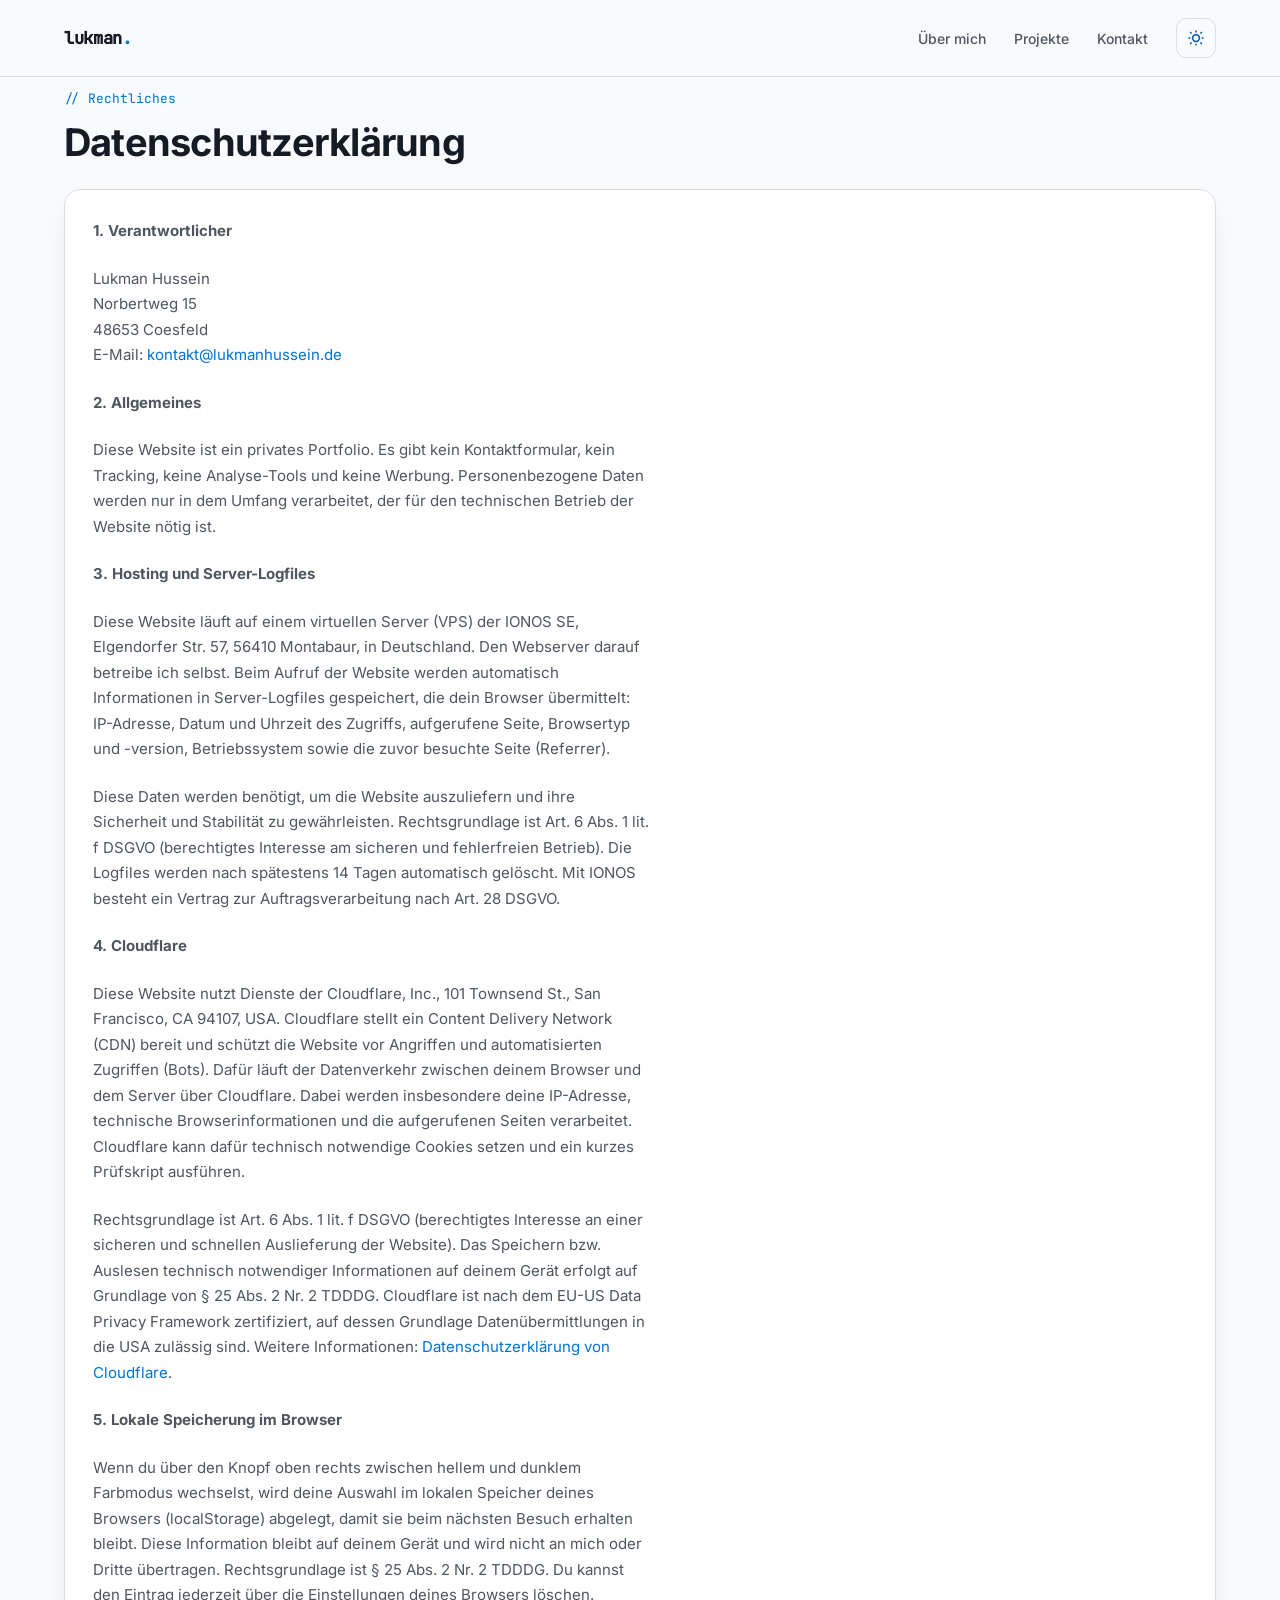
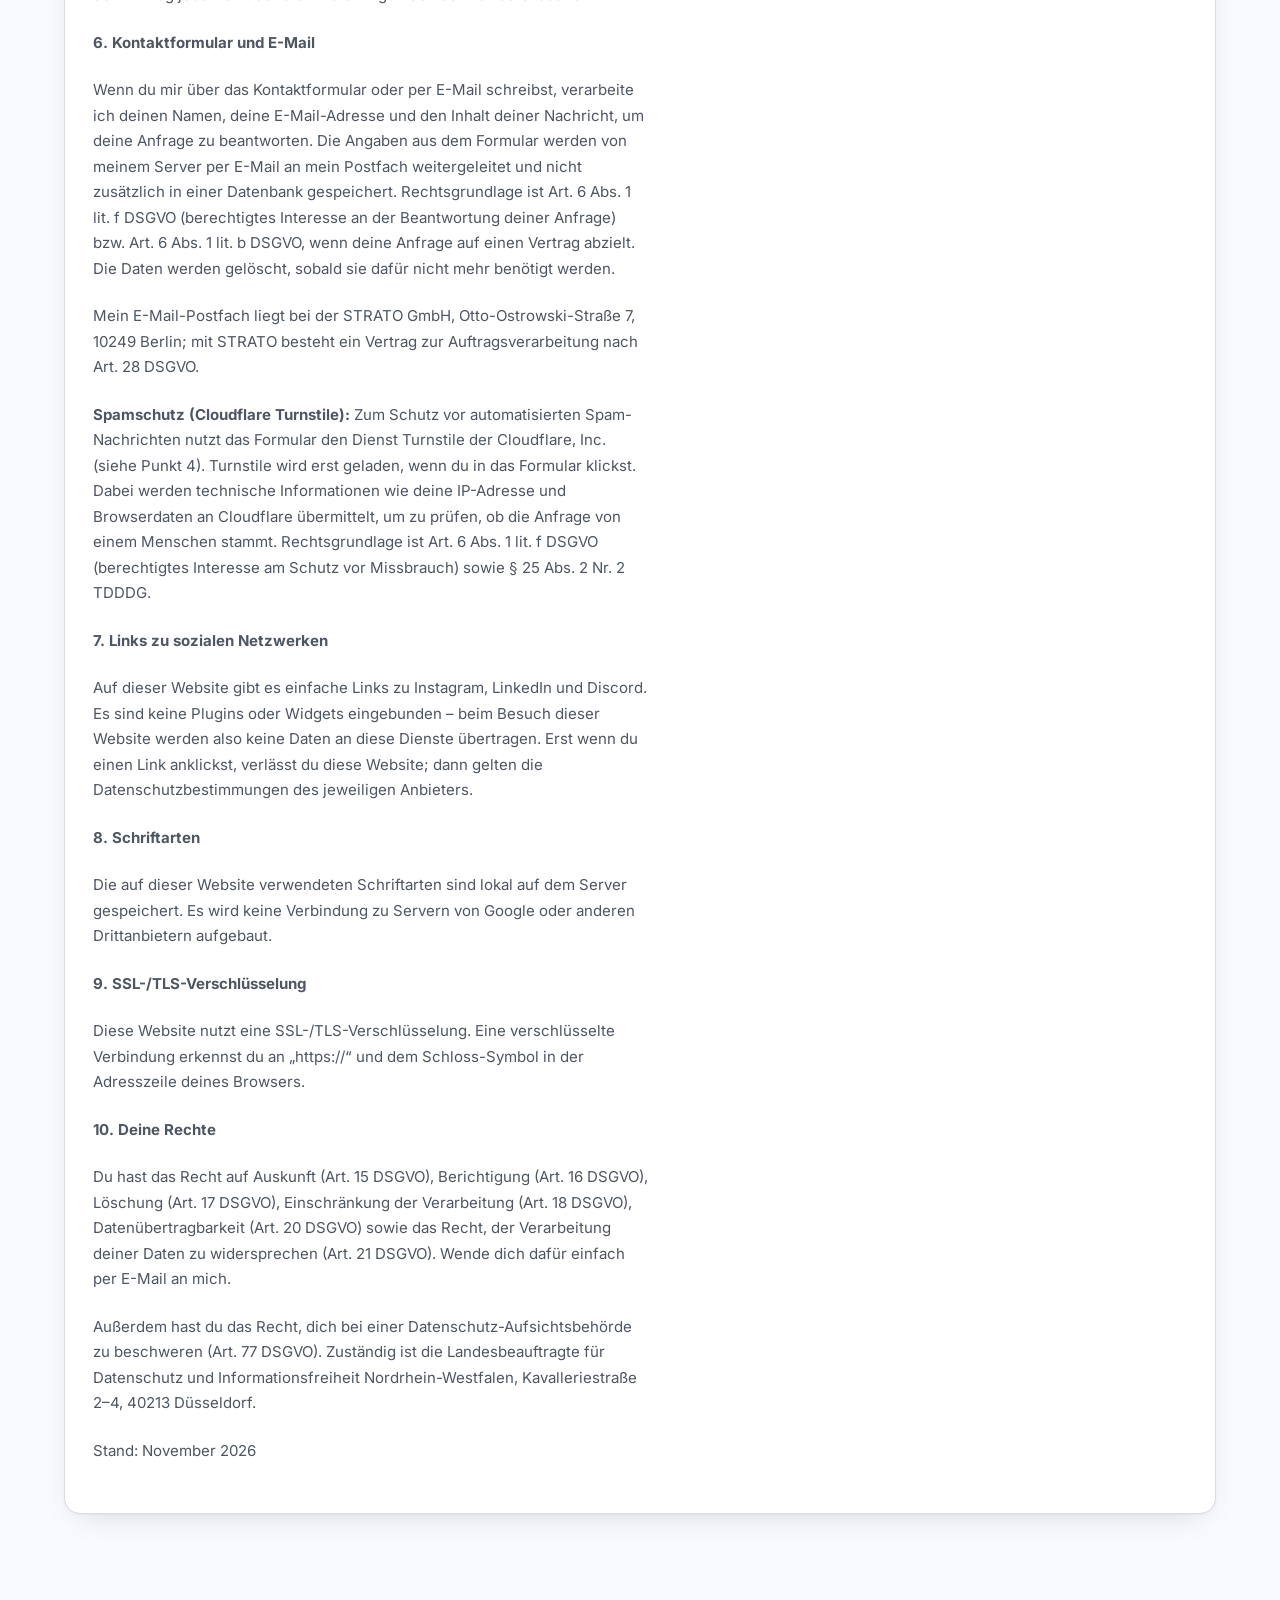
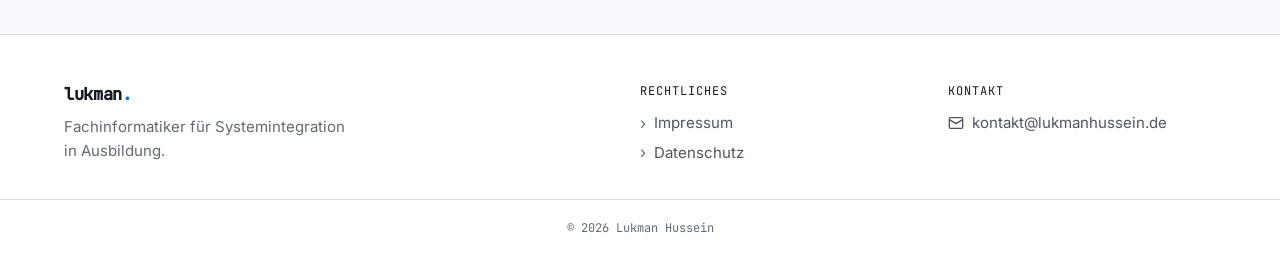
==== datenschutz.html @ 2fb84231 "Spiegelung von lukmanhussein.de für GitHub Pages Vollständige statische Kopie inkl. HTML, CSS, JS-An" ====
<!DOCTYPE html>
<html lang="de">
<head>
  <meta charset="utf-8">
  <meta name="viewport" content="width=device-width, initial-scale=1">
  <title>Datenschutz – Lukman</title>
  <meta name="robots" content="noindex">

  <link rel="icon" type="image/png" sizes="32x32" href="assets/img/favicon-32.png">
  <link rel="apple-touch-icon" href="assets/img/apple-touch-icon.png">
  <link rel="stylesheet" href="css/style.css">

  <!-- Setzt das Farbschema vor dem ersten Rendern (verhindert Aufblitzen) -->
  <script src="js/theme.js"></script>
</head>
<body>

  <nav class="nav">
    <a href="index.html" class="nav__logo">lukman<span class="accent">.</span></a>
    <div class="nav__links">
      <a href="index.html#ueber-mich">Über mich</a>
      <a href="index.html#projekte">Projekte</a>
      <a href="index.html#kontakt">Kontakt</a>
      <button type="button" class="theme-toggle" id="theme-toggle" aria-label="Farbmodus wechseln">
        <svg class="icon-moon" width="18" height="18" viewBox="0 0 24 24" fill="none" stroke="currentColor" stroke-width="2" aria-hidden="true"><path d="M21 12.79A9 9 0 1 1 11.21 3a7 7 0 0 0 9.79 9.79z"/></svg>
        <svg class="icon-sun" width="18" height="18" viewBox="0 0 24 24" fill="none" stroke="currentColor" stroke-width="2" aria-hidden="true"><circle cx="12" cy="12" r="4.5"/><path d="M12 2v2.5M12 19.5V22M4.2 4.2l1.8 1.8M18 18l1.8 1.8M2 12h2.5M19.5 12H22M4.2 19.8L6 18M18 6l1.8-1.8"/></svg>
      </button>
    </div>
  </nav>

  <main>
    <section class="section section--last">
      <div class="eyebrow">// Rechtliches</div>
      <h1 class="section__title">Datenschutzerklärung</h1>

      <div class="panel">
        <p class="panel__text"><strong>1. Verantwortlicher</strong></p>
        <p class="panel__text">
          Lukman Hussein<br>
          Norbertweg 15<br>
          48653 Coesfeld<br>
          E-Mail: <a href="mailto:kontakt@lukmanhussein.de">kontakt@lukmanhussein.de</a>
        </p>

        <p class="panel__text"><strong>2. Allgemeines</strong></p>
        <p class="panel__text">
          Diese Website ist ein privates Portfolio. Es gibt kein Kontaktformular, kein Tracking, keine Analyse-Tools und keine Werbung.
          Personenbezogene Daten werden nur in dem Umfang verarbeitet, der für den technischen Betrieb der Website nötig ist.
        </p>

        <p class="panel__text"><strong>3. Hosting und Server-Logfiles</strong></p>
        <p class="panel__text">
          Diese Website läuft auf einem virtuellen Server (VPS) der IONOS SE, Elgendorfer Str. 57, 56410 Montabaur, in Deutschland.
          Den Webserver darauf betreibe ich selbst. Beim Aufruf der Website werden automatisch Informationen in Server-Logfiles gespeichert, die dein Browser übermittelt:
          IP-Adresse, Datum und Uhrzeit des Zugriffs, aufgerufene Seite, Browsertyp und -version, Betriebssystem sowie die zuvor besuchte Seite (Referrer).
        </p>
        <p class="panel__text">
          Diese Daten werden benötigt, um die Website auszuliefern und ihre Sicherheit und Stabilität zu gewährleisten.
          Rechtsgrundlage ist Art. 6 Abs. 1 lit. f DSGVO (berechtigtes Interesse am sicheren und fehlerfreien Betrieb).
          Die Logfiles werden nach spätestens 14 Tagen automatisch gelöscht. Mit IONOS besteht ein Vertrag zur Auftragsverarbeitung nach Art. 28 DSGVO.
        </p>

        <p class="panel__text"><strong>4. Cloudflare</strong></p>
        <p class="panel__text">
          Diese Website nutzt Dienste der Cloudflare, Inc., 101 Townsend St., San Francisco, CA 94107, USA.
          Cloudflare stellt ein Content Delivery Network (CDN) bereit und schützt die Website vor Angriffen und automatisierten Zugriffen (Bots).
          Dafür läuft der Datenverkehr zwischen deinem Browser und dem Server über Cloudflare. Dabei werden insbesondere deine IP-Adresse,
          technische Browserinformationen und die aufgerufenen Seiten verarbeitet. Cloudflare kann dafür technisch notwendige Cookies setzen
          und ein kurzes Prüfskript ausführen.
        </p>
        <p class="panel__text">
          Rechtsgrundlage ist Art. 6 Abs. 1 lit. f DSGVO (berechtigtes Interesse an einer sicheren und schnellen Auslieferung der Website).
          Das Speichern bzw. Auslesen technisch notwendiger Informationen auf deinem Gerät erfolgt auf Grundlage von § 25 Abs. 2 Nr. 2 TDDDG.
          Cloudflare ist nach dem EU-US Data Privacy Framework zertifiziert, auf dessen Grundlage Datenübermittlungen in die USA zulässig sind.
          Weitere Informationen: <a href="https://www.cloudflare.com/de-de/privacypolicy/" target="_blank" rel="noopener">Datenschutzerklärung von Cloudflare</a>.
        </p>

        <p class="panel__text"><strong>5. Lokale Speicherung im Browser</strong></p>
        <p class="panel__text">
          Wenn du über den Knopf oben rechts zwischen hellem und dunklem Farbmodus wechselst, wird deine Auswahl im lokalen Speicher deines Browsers
          (localStorage) abgelegt, damit sie beim nächsten Besuch erhalten bleibt. Diese Information bleibt auf deinem Gerät und wird nicht an mich
          oder Dritte übertragen. Rechtsgrundlage ist § 25 Abs. 2 Nr. 2 TDDDG. Du kannst den Eintrag jederzeit über die Einstellungen deines Browsers löschen.
        </p>

        <p class="panel__text"><strong>6. Kontaktformular und E-Mail</strong></p>
        <p class="panel__text">
          Wenn du mir über das Kontaktformular oder per E-Mail schreibst, verarbeite ich deinen Namen, deine E-Mail-Adresse und den Inhalt deiner Nachricht,
          um deine Anfrage zu beantworten. Die Angaben aus dem Formular werden von meinem Server per E-Mail an mein Postfach weitergeleitet und nicht
          zusätzlich in einer Datenbank gespeichert. Rechtsgrundlage ist Art. 6 Abs. 1 lit. f DSGVO (berechtigtes Interesse an der Beantwortung deiner Anfrage)
          bzw. Art. 6 Abs. 1 lit. b DSGVO, wenn deine Anfrage auf einen Vertrag abzielt. Die Daten werden gelöscht, sobald sie dafür nicht mehr benötigt werden.
        </p>
        <p class="panel__text">
          Mein E-Mail-Postfach liegt bei der STRATO GmbH, Otto-Ostrowski-Straße 7, 10249 Berlin; mit STRATO besteht ein Vertrag zur Auftragsverarbeitung nach Art. 28 DSGVO.
        </p>
        <p class="panel__text">
          <strong>Spamschutz (Cloudflare Turnstile):</strong> Zum Schutz vor automatisierten Spam-Nachrichten nutzt das Formular den Dienst Turnstile der
          Cloudflare, Inc. (siehe Punkt 4). Turnstile wird erst geladen, wenn du in das Formular klickst. Dabei werden technische Informationen
          wie deine IP-Adresse und Browserdaten an Cloudflare übermittelt, um zu prüfen, ob die Anfrage von einem Menschen stammt.
          Rechtsgrundlage ist Art. 6 Abs. 1 lit. f DSGVO (berechtigtes Interesse am Schutz vor Missbrauch) sowie § 25 Abs. 2 Nr. 2 TDDDG.
        </p>

        <p class="panel__text"><strong>7. Links zu sozialen Netzwerken</strong></p>
        <p class="panel__text">
          Auf dieser Website gibt es einfache Links zu Instagram, LinkedIn und Discord. Es sind keine Plugins oder Widgets eingebunden –
          beim Besuch dieser Website werden also keine Daten an diese Dienste übertragen. Erst wenn du einen Link anklickst, verlässt du
          diese Website; dann gelten die Datenschutzbestimmungen des jeweiligen Anbieters.
        </p>

        <p class="panel__text"><strong>8. Schriftarten</strong></p>
        <p class="panel__text">
          Die auf dieser Website verwendeten Schriftarten sind lokal auf dem Server gespeichert. Es wird keine Verbindung zu Servern von Google oder anderen Drittanbietern aufgebaut.
        </p>

        <p class="panel__text"><strong>9. SSL-/TLS-Verschlüsselung</strong></p>
        <p class="panel__text">
          Diese Website nutzt eine SSL-/TLS-Verschlüsselung. Eine verschlüsselte Verbindung erkennst du an „https://“ und dem Schloss-Symbol in der Adresszeile deines Browsers.
        </p>

        <p class="panel__text"><strong>10. Deine Rechte</strong></p>
        <p class="panel__text">
          Du hast das Recht auf Auskunft (Art. 15 DSGVO), Berichtigung (Art. 16 DSGVO), Löschung (Art. 17 DSGVO),
          Einschränkung der Verarbeitung (Art. 18 DSGVO), Datenübertragbarkeit (Art. 20 DSGVO) sowie das Recht,
          der Verarbeitung deiner Daten zu widersprechen (Art. 21 DSGVO). Wende dich dafür einfach per E-Mail an mich.
        </p>
        <p class="panel__text">
          Außerdem hast du das Recht, dich bei einer Datenschutz-Aufsichtsbehörde zu beschweren (Art. 77 DSGVO).
          Zuständig ist die Landesbeauftragte für Datenschutz und Informationsfreiheit Nordrhein-Westfalen,
          Kavalleriestraße 2–4, 40213 Düsseldorf.
        </p>

        <p class="panel__text">Stand: November 2026</p>
      </div>
    </section>
  </main>

  <footer class="footer">
    <div class="footer__inner">
      <div class="footer__brand">
        <a href="index.html" class="nav__logo">lukman<span class="accent">.</span></a>
        <p class="footer__tagline">Fachinformatiker für Systemintegration in Ausbildung.</p>
      </div>

      <div class="footer__col">
        <div class="footer__title">Rechtliches</div>
        <ul class="footer__links footer__links--legal">
          <li><a href="impressum.html">Impressum</a></li>
          <li><a href="datenschutz.html">Datenschutz</a></li>
        </ul>
      </div>

      <div class="footer__col">
        <div class="footer__title">Kontakt</div>
        <ul class="footer__links">
          <li>
            <a href="mailto:kontakt@lukmanhussein.de">
              <svg width="16" height="16" viewBox="0 0 24 24" fill="none" stroke="currentColor" stroke-width="2" aria-hidden="true"><rect x="2" y="4" width="20" height="16" rx="2"/><path d="m22 7-10 6L2 7"/></svg>
              kontakt@lukmanhussein.de
            </a>
          </li>
        </ul>
      </div>
    </div>

    <div class="footer__bottom">© <span id="year">2026</span> Lukman Hussein</div>
  </footer>
<script>
    // Nur Farbmodus-Umschalter und Jahr – main.js wird hier bewusst nicht geladen,
    // weil es Elemente der Startseite erwartet (z. B. den Discord-Button).
    (function () {
      var THEME_KEY = 'lukman-portfolio-theme';
      var root = document.documentElement;
      document.getElementById('theme-toggle').addEventListener('click', function () {
        var next = root.dataset.theme === 'dark' ? 'light' : 'dark';
        root.dataset.theme = next;
        try { localStorage.setItem(THEME_KEY, next); } catch (e) {}
      });
      document.getElementById('year').textContent = new Date().getFullYear();
    })();
  </script>
</body>
</html>
---- css/style.css ----
/* inter-regular - latin */
@font-face {
  font-display: swap; /* Check https://developer.mozilla.org/en-US/docs/Web/CSS/@font-face/font-display for other options. */
  font-family: 'Inter';
  font-style: normal;
  font-weight: 400;
  src: url('../assets/fonts/inter-v20-latin-regular.woff2') format('woff2'); /* Chrome 36+, Opera 23+, Firefox 39+, Safari 12+, iOS 10+ */
}
/* inter-500 - latin */
@font-face {
  font-display: swap; /* Check https://developer.mozilla.org/en-US/docs/Web/CSS/@font-face/font-display for other options. */
  font-family: 'Inter';
  font-style: normal;
  font-weight: 500;
  src: url('../assets/fonts/inter-v20-latin-500.woff2') format('woff2'); /* Chrome 36+, Opera 23+, Firefox 39+, Safari 12+, iOS 10+ */
}
/* inter-600 - latin */
@font-face {
  font-display: swap; /* Check https://developer.mozilla.org/en-US/docs/Web/CSS/@font-face/font-display for other options. */
  font-family: 'Inter';
  font-style: normal;
  font-weight: 600;
  src: url('../assets/fonts/inter-v20-latin-600.woff2') format('woff2'); /* Chrome 36+, Opera 23+, Firefox 39+, Safari 12+, iOS 10+ */
}
/* inter-700 - latin */
@font-face {
  font-display: swap; /* Check https://developer.mozilla.org/en-US/docs/Web/CSS/@font-face/font-display for other options. */
  font-family: 'Inter';
  font-style: normal;
  font-weight: 700;
  src: url('../assets/fonts/inter-v20-latin-700.woff2') format('woff2'); /* Chrome 36+, Opera 23+, Firefox 39+, Safari 12+, iOS 10+ */
}
/* inter-800 - latin */
@font-face {
  font-display: swap; /* Check https://developer.mozilla.org/en-US/docs/Web/CSS/@font-face/font-display for other options. */
  font-family: 'Inter';
  font-style: normal;
  font-weight: 800;
  src: url('../assets/fonts/inter-v20-latin-800.woff2') format('woff2'); /* Chrome 36+, Opera 23+, Firefox 39+, Safari 12+, iOS 10+ */
}

/* jetbrains-mono-regular - latin */
@font-face {
  font-display: swap; /* Check https://developer.mozilla.org/en-US/docs/Web/CSS/@font-face/font-display for other options. */
  font-family: 'JetBrains Mono';
  font-style: normal;
  font-weight: 400;
  src: url('../assets/fonts/jetbrains-mono-v24-latin-regular.woff2') format('woff2'); /* Chrome 36+, Opera 23+, Firefox 39+, Safari 12+, iOS 10+ */
}
/* jetbrains-mono-500 - latin */
@font-face {
  font-display: swap; /* Check https://developer.mozilla.org/en-US/docs/Web/CSS/@font-face/font-display for other options. */
  font-family: 'JetBrains Mono';
  font-style: normal;
  font-weight: 500;
  src: url('../assets/fonts/jetbrains-mono-v24-latin-500.woff2') format('woff2'); /* Chrome 36+, Opera 23+, Firefox 39+, Safari 12+, iOS 10+ */
}
/* ==========================================================================
   Farb-Tokens (hell / dunkel)
   ========================================================================== */

:root,
[data-theme="light"] {
  --bg: oklch(98.5% 0.004 255);
  --nav-bg: oklch(98.5% 0.004 255 / 0.8);
  --surface: oklch(100% 0 0);
  --text: oklch(22% 0.02 255);
  --text-muted: oklch(45% 0.02 255);
  --text-faint: oklch(52% 0.02 255);
  --border: oklch(90% 0.008 255);
  --border-dashed: oklch(85% 0.01 255);
  --accent: oklch(55% 0.18 250);
  --accent-soft: oklch(95% 0.03 250);
  --accent-icon: oklch(45% 0.16 250);
  --selection: oklch(55% 0.18 250 / 0.25);
  --shadow: 0 1px 2px oklch(20% 0.02 255 / 0.04), 0 12px 32px -16px oklch(20% 0.02 255 / 0.18);

  /* Farbige Tags/Chips: Farbton (--h) setzt jedes Element selbst */
  --tint-bg-l: 96%;
  --tint-bg-c: 0.035;
  --tint-fg-l: 47%;
  --tint-fg-c: 0.14;
  --tint-border-l: 88%;

  color-scheme: light;
}

[data-theme="dark"] {
  --bg: oklch(19% 0.025 255);
  --nav-bg: oklch(19% 0.025 255 / 0.75);
  --surface: oklch(24% 0.025 255);
  --text: oklch(95% 0.005 255);
  --text-muted: oklch(74% 0.015 255);
  --text-faint: oklch(62% 0.015 255);
  --border: oklch(32% 0.025 255);
  --border-dashed: oklch(38% 0.025 255);
  --accent: oklch(70% 0.15 250);
  --accent-soft: oklch(30% 0.06 250);
  --accent-icon: oklch(75% 0.15 250);
  --selection: oklch(70% 0.15 250 / 0.3);
  --shadow: 0 1px 2px oklch(0% 0 0 / 0.2), 0 12px 32px -16px oklch(0% 0 0 / 0.5);

  --tint-bg-l: 29%;
  --tint-bg-c: 0.05;
  --tint-fg-l: 82%;
  --tint-fg-c: 0.11;
  --tint-border-l: 38%;

  color-scheme: dark;
}

:root {
  --font-sans: 'Inter', system-ui, sans-serif;
  --font-mono: 'JetBrains Mono', ui-monospace, monospace;
  --gutter: clamp(20px, 5vw, 64px);
  --max-width: 1200px;
  --gradient: linear-gradient(135deg, oklch(62% 0.12 200), oklch(55% 0.2 262));
}

/* ==========================================================================
   Basis
   ========================================================================== */

html {
  scroll-behavior: smooth;
  scroll-padding-top: 72px;
}

body {
  margin: 0;
  min-height: 100vh;
  font-family: var(--font-sans);
  color: var(--text);
  background: var(--bg);
}

::selection {
  background: var(--selection);
}

/* Weicher Übergang beim Wechsel des Farbschemas */
[data-theme] body,
[data-theme] body * {
  transition: background-color .45s ease, color .45s ease, border-color .45s ease, fill .45s ease, stroke .45s ease;
}

h1, h2, h3, p {
  margin: 0;
}

img {
  max-width: 100%;
}

button {
  font: inherit;
  color: inherit;
  background: none;
  border: 0;
  padding: 0;
  text-align: inherit;
  cursor: pointer;
}

.accent { color: var(--accent); }
.nowrap { white-space: nowrap; }

/* ==========================================================================
   Animationen
   ========================================================================== */

@keyframes fadeUp {
  from { opacity: 0; transform: translateY(24px); }
  to   { opacity: 1; transform: translateY(0); }
}

@keyframes blink {
  50% { opacity: 0; }
}

@keyframes pulse {
  0%   { box-shadow: 0 0 0 0 color-mix(in oklch, var(--accent) 55%, transparent); }
  100% { box-shadow: 0 0 0 10px transparent; }
}

/* Nur ausblenden, wenn JavaScript läuft – sonst bleibt alles sichtbar */
.js .reveal { opacity: 0; }
.js .reveal.in { animation: fadeUp 0.7s cubic-bezier(.16, .8, .24, 1) forwards; }

@media (prefers-reduced-motion: reduce) {
  html { scroll-behavior: auto; }
  .js .reveal { opacity: 1; }
  .js .reveal.in { animation: none; }
  .t-cursor,
  .timeline__dot--pulse { animation: none !important; }
}

/* ==========================================================================
   Buttons
   ========================================================================== */

.btn {
  display: inline-flex;
  align-items: center;
  gap: 10px;
  padding: 14px 22px;
  border-radius: 12px;
  font-size: 15px;
  font-weight: 600;
  text-decoration: none;
  transition: transform .2s ease, box-shadow .2s ease, border-color .2s ease;
}

.btn:hover {
  transform: translateY(-2px);
}

.btn--primary {
  color: #fff;
  background: var(--gradient);
  box-shadow: 0 8px 20px -8px oklch(55% 0.2 262 / 0.6);
}

.btn--primary:hover {
  box-shadow: 0 12px 26px -8px oklch(55% 0.2 262 / 0.7);
}

.btn--ghost {
  color: var(--text);
  background: var(--surface);
  border: 1px solid var(--border);
}

.btn--ghost:hover {
  border-color: var(--accent);
}

/* ==========================================================================
   Navigation
   ========================================================================== */

.nav {
  position: fixed;
  inset: 0 0 auto 0;
  z-index: 100;
  display: flex;
  align-items: center;
  justify-content: space-between;
  padding: 18px var(--gutter);
  background: var(--nav-bg);
  backdrop-filter: blur(10px);
  -webkit-backdrop-filter: blur(10px);
  border-bottom: 1px solid var(--border);
}

.nav__logo {
  font-family: var(--font-mono);
  font-weight: 800;
  font-size: 17px;
  letter-spacing: -0.02em;
  color: var(--text);
  text-decoration: none;
}

.nav__links {
  display: flex;
  align-items: center;
  gap: clamp(14px, 3vw, 28px);
  font-size: 14px;
  font-weight: 500;
}

.nav__links a {
  position: relative;
  color: var(--text-muted);
  text-decoration: none;
}

.nav__links a:hover,
.nav__links a.is-active {
  color: var(--accent);
}

/* Unterstrich für die aktuell sichtbare Sektion */
.nav__links a::after {
  content: '';
  position: absolute;
  left: 0;
  right: 0;
  bottom: -8px;
  height: 2px;
  border-radius: 2px;
  background: var(--accent);
  transform: scaleX(0);
  transition: transform .25s ease;
}

.nav__links a.is-active::after {
  transform: scaleX(1);
}

@media (max-width: 600px) {
  .nav-hide-mobile { display: none; }
}

.theme-toggle {
  flex: 0 0 auto;
  width: 40px;
  height: 40px;
  display: flex;
  align-items: center;
  justify-content: center;
  border: 1px solid var(--border);
  border-radius: 10px;
  color: var(--accent-icon);
}

/* Hell → Sonne zeigen, Dunkel → Mond zeigen */
.theme-toggle .icon-moon { display: none; }
[data-theme="dark"] .theme-toggle .icon-moon { display: block; }
[data-theme="dark"] .theme-toggle .icon-sun { display: none; }

/* ==========================================================================
   Layout / Sektionen
   ========================================================================== */

.section {
  max-width: var(--max-width);
  margin: 0 auto;
  padding: 90px var(--gutter);
}

.section--last {
  padding-bottom: 120px;
}

.eyebrow {
  font-family: var(--font-mono);
  font-size: 13px;
  color: var(--accent);
  margin-bottom: 12px;
}

.eyebrow--lg {
  font-size: 14px;
  margin-bottom: 18px;
}

.section__title {
  font-size: clamp(28px, 3.5vw, 38px);
  font-weight: 700;
  letter-spacing: -0.02em;
  color: var(--text);
  margin-bottom: 24px;
}

.section__title--spaced   { margin-bottom: 36px; }
.section__title--tight    { margin-bottom: 8px; }
.section__title--timeline { margin-bottom: 40px; }
.section__title--contact  { margin-bottom: 16px; }

.section__intro {
  font-size: 15.5px;
  line-height: 1.6;
  color: var(--text-faint);
  margin-bottom: 36px;
}

.section__intro--contact {
  font-size: 16px;
  color: var(--text-muted);
}

/* ==========================================================================
   Hero
   ========================================================================== */

.hero {
  box-sizing: border-box;
  min-height: 92vh;
  max-width: var(--max-width);
  margin: 0 auto;
  display: flex;
  align-items: center;
  padding: 130px var(--gutter) 60px;
}

.hero__inner {
  display: flex;
  flex-wrap: wrap;
  align-items: center;
  gap: clamp(48px, 6vw, 80px);
  width: 100%;
}

.hero__text {
  flex: 1 1 440px;
  min-width: 280px;
}

.hero__title {
  font-size: clamp(38px, 5.5vw, 62px);
  font-weight: 800;
  letter-spacing: -0.03em;
  line-height: 1.08;
  color: var(--text);
  margin-bottom: 22px;
}

.hero__title-accent {
  background: var(--gradient);
  -webkit-background-clip: text;
  background-clip: text;
  color: transparent;
}

.hero__lead {
  font-size: clamp(17px, 1.9vw, 19px);
  line-height: 1.6;
  color: var(--text-muted);
  max-width: 520px;
  margin-bottom: 32px;
}

.hero__actions {
  display: flex;
  flex-wrap: wrap;
  gap: 14px;
}

/* Rechte Seite: Karte mit Avatar + Terminal */
.hero__visual {
  position: relative;
  box-sizing: border-box;
  flex: 1 1 360px;
  max-width: 500px;
  padding: 36px 28px 28px;
  border: 1px solid var(--border);
  border-radius: 22px;
  background: linear-gradient(160deg, var(--accent-soft), var(--surface) 70%);
  box-shadow: var(--shadow);
}

.hero__avatar {
  position: absolute;
  top: -44px;
  right: 28px;
  z-index: 2;
  width: 96px;
  height: 96px;
  overflow: hidden;
  border-radius: 50%;
  border: 4px solid var(--bg);
  background: var(--accent-soft);
  box-shadow: var(--shadow);
}

.hero__avatar img {
  position: absolute;
  left: 50%;
  bottom: 0;
  width: 80%;
  height: auto;
  transform: translateX(-50%);
  image-rendering: pixelated;
}

/* ==========================================================================
   Terminal
   ========================================================================== */

.terminal {
  overflow: hidden;
  border-radius: 14px;
  background: oklch(17% 0.02 255);
  box-shadow: 0 20px 40px -20px oklch(10% 0.02 255 / 0.6);
  font-family: var(--font-mono);
  font-size: 13.5px;
}

.terminal__bar {
  display: flex;
  align-items: center;
  gap: 7px;
  padding: 11px 14px;
  background: oklch(22% 0.02 255);
}

.terminal__dot {
  width: 11px;
  height: 11px;
  border-radius: 50%;
}

.terminal__dot--red    { background: oklch(65% 0.2 25); }
.terminal__dot--yellow { background: oklch(82% 0.15 85); }
.terminal__dot--green  { background: oklch(72% 0.17 145); }

.terminal__title {
  margin-left: 8px;
  font-size: 12px;
  color: oklch(65% 0.02 255);
}

.terminal__body {
  padding: 16px 18px 20px;
  line-height: 1.8;
  color: oklch(84% 0.02 255);
}

.terminal__body p {
  margin: 0;
}

.t-line { color: oklch(96% 0.005 255); }
.t-line + .t-line,
.t-out + .t-line { margin-top: 8px !important; }
.t-prompt { color: oklch(78% 0.15 150); }
.t-muted { color: oklch(64% 0.02 255); }
.t-ok { color: oklch(78% 0.17 150); }
.t-hidden { visibility: hidden; }

.t-cursor {
  display: inline-block;
  width: 8px;
  height: 1.1em;
  vertical-align: text-bottom;
  background: oklch(90% 0.01 255);
  animation: blink 1s steps(1) infinite;
}

/* ==========================================================================
   Über mich (Karten-Raster)
   ========================================================================== */

.about {
  display: grid;
  grid-template-columns: minmax(260px, 340px) 1fr;
  gap: 24px;
  align-items: start;
}

.about .profile {
  grid-row: span 2;
}

@media (max-width: 860px) {
  .about { grid-template-columns: 1fr; }
  .about .profile { grid-row: auto; }
}

.panel {
  box-sizing: border-box;
  padding: 28px;
  border: 1px solid var(--border);
  border-radius: 16px;
  background: var(--surface);
  box-shadow: var(--shadow);
}

.panel--center {
  display: flex;
  flex-direction: column;
  align-items: center;
  text-align: center;
}

.panel__title {
  font-size: 18px;
  font-weight: 700;
  letter-spacing: -0.01em;
  color: var(--text);
  margin-bottom: 14px;
}

.panel__text {
  max-width: 62ch;
  font-size: 15px;
  line-height: 1.7;
  color: var(--text-muted);
  margin-bottom: 22px;
}

/* Profilkarte */
.profile__head {
  display: flex;
  align-items: center;
  gap: 18px;
  margin-bottom: 22px;
}

.profile__photo {
  position: relative;
  flex: 0 0 auto;
  width: 116px;
  height: 116px;
  overflow: hidden;
  border-radius: 14px;
  background: var(--accent-soft);
}

/* Bildausschnitt aus dem ursprünglichen Design (Zoom + Position) */
.profile__photo img {
  position: absolute;
  left: 48.86%;
  top: 53.79%;
  height: 116.17%;
  width: auto;
  max-width: none;
  transform: translate(-50%, -50%);
}

.profile__name {
  font-size: 19px;
  font-weight: 700;
  color: var(--text);
  margin-bottom: 6px;
}

.profile__facts {
  list-style: none;
  margin: 0;
  padding: 0;
  font-size: 14.5px;
  line-height: 1.75;
  color: var(--text-muted);
}

.profile__text {
  font-size: 15px;
  line-height: 1.75;
  color: var(--text-muted);
  text-wrap: pretty;
}

.profile__text + .profile__text {
  margin-top: 12px;
}

/* Farbige Tags */
.tags {
  list-style: none;
  display: flex;
  flex-wrap: wrap;
  justify-content: center;
  gap: 10px;
  margin: 0 0 26px;
  padding: 0;
}

.tag {
  padding: 8px 15px;
  border-radius: 999px;
  font-size: 14px;
  font-weight: 500;
  color: oklch(var(--tint-fg-l) var(--tint-fg-c) var(--h));
  background: oklch(var(--tint-bg-l) var(--tint-bg-c) var(--h));
  border: 1px solid oklch(var(--tint-border-l) var(--tint-bg-c) var(--h));
}

.tag--blue,   .skills__group--blue   { --h: 250; }
.tag--violet, .skills__group--violet { --h: 295; }
.tag--green,  .skills__group--green  { --h: 155; }
.tag--orange, .skills__group--orange { --h: 55; }
.skills__group--slate { --h: 255; --tint-fg-c: 0.04; }

/* Skills */
.skills .panel__title {
  text-align: center;
  margin-bottom: 6px;
}

.skills__group {
  margin-top: 20px;
}

.skills__label {
  display: flex;
  align-items: center;
  gap: 8px;
  margin-bottom: 10px;
  font-size: 12.5px;
  font-weight: 600;
  letter-spacing: 0.05em;
  text-transform: uppercase;
  color: oklch(var(--tint-fg-l) var(--tint-fg-c) var(--h));
}

.chips {
  list-style: none;
  display: flex;
  flex-wrap: wrap;
  gap: 8px;
  margin: 0;
  padding: 0;
}

.chip {
  display: inline-flex;
  align-items: center;
  gap: 8px;
  padding: 7px 13px;
  border: 1px solid var(--border);
  border-radius: 10px;
  background: var(--bg);
  font-size: 14px;
  font-weight: 500;
  color: var(--text);
}

.skills .chip::before {
  content: '';
  width: 7px;
  height: 7px;
  border-radius: 50%;
  background: oklch(var(--tint-fg-l) var(--tint-fg-c) var(--h));
}

.chips--sm .chip {
  padding: 4px 10px;
  border-radius: 8px;
  font-size: 12.5px;
  color: var(--text-muted);
}

/* ==========================================================================
   Karten (Themen & Projekte)
   ========================================================================== */

.grid {
  display: grid;
  gap: 20px;
}

.grid--themen   { grid-template-columns: repeat(auto-fit, minmax(240px, 1fr)); }
.grid--projekte { grid-template-columns: repeat(auto-fit, minmax(280px, 1fr)); }

.card {
  border: 1px solid var(--border);
  border-radius: 14px;
  padding: 28px 24px;
  background: var(--surface);
}

.card__icon {
  width: 40px;
  height: 40px;
  display: flex;
  align-items: center;
  justify-content: center;
  border-radius: 10px;
  background: var(--accent-soft);
  margin-bottom: 18px;
}

.shape {
  box-sizing: border-box;
  width: 18px;
  height: 18px;
  border: 2px solid var(--accent-icon);
}

.shape--square { border-radius: 4px; }
.shape--circle { border-radius: 50%; }
.shape--sharp  { border-radius: 2px; }
.shape--leaf   { border-radius: 50% 4px; }

.card__title {
  font-size: 17px;
  font-weight: 700;
  letter-spacing: -0.01em;
  color: var(--text);
  margin-bottom: 8px;
}

.card__text {
  font-size: 14.5px;
  line-height: 1.6;
  color: var(--text-muted);
}

.card--project {
  display: flex;
  flex-direction: column;
  gap: 10px;
  min-height: 180px;
  padding: 26px;
  border: 1px dashed var(--border-dashed);
}

.card--project .card__title { margin-bottom: 0; }
.card--project .card__text  { flex: 1; }
.card--project .chips       { margin-top: 6px; }

.card__label {
  font-family: var(--font-mono);
  font-size: 12px;
  color: var(--accent);
  text-transform: uppercase;
  letter-spacing: 0.04em;
}

/* ==========================================================================
   Werdegang (Timeline)
   ========================================================================== */

.timeline {
  list-style: none;
  margin: 0;
  padding: 0;
  display: flex;
  flex-direction: column;
  max-width: 680px;
}

.timeline__item {
  display: flex;
  gap: 24px;
}

.timeline__marker {
  flex: 0 0 auto;
  display: flex;
  flex-direction: column;
  align-items: center;
}

.timeline__dot {
  box-sizing: border-box;
  width: 12px;
  height: 12px;
  margin-top: 6px;
  border-radius: 50%;
  border: 2px solid var(--accent);
  background: var(--surface);
}

.timeline__dot--filled {
  background: var(--accent);
}

.timeline__dot--pulse {
  animation: pulse 2s ease-out infinite;
}

.timeline__dot--future {
  border-style: dashed;
  background: transparent;
}

.timeline__line {
  flex: 1;
  width: 2px;
  min-height: 60px;
  background: var(--border);
}

.timeline__line--dashed {
  background: repeating-linear-gradient(to bottom, var(--border-dashed) 0 6px, transparent 6px 12px);
}

.timeline__content {
  padding-bottom: 44px;
}

.timeline__item--future .timeline__content {
  opacity: 0.7;
}

.timeline__content .card__title {
  letter-spacing: 0;
  margin-bottom: 6px;
}

.timeline__date {
  font-family: var(--font-mono);
  font-size: 13px;
  color: var(--accent);
  margin-bottom: 4px;
}

/* ==========================================================================
   Kontakt
   ========================================================================== */

.contact {
  max-width: 560px;
}

.contact__list {
  display: flex;
  flex-direction: column;
  gap: 14px;
}

.contact__item {
  box-sizing: border-box;
  width: 100%;
  display: flex;
  align-items: center;
  gap: 16px;
  padding: 16px 18px;
  border: 1px solid var(--border);
  border-radius: 12px;
  background: var(--surface);
  color: var(--text);
  text-decoration: none;
}

.contact__item:hover {
  border-color: var(--accent);
}

.contact__icon {
  flex: 0 0 auto;
  width: 38px;
  height: 38px;
  display: flex;
  align-items: center;
  justify-content: center;
  border-radius: 10px;
  background: var(--accent-soft);
  color: var(--accent-icon);
}

.contact__body {
  flex: 1;
}

.contact__name {
  font-weight: 600;
  font-size: 15px;
}

.contact__handle {
  font-family: var(--font-mono);
  font-size: 13px;
  color: var(--text-faint);
}

.contact__copy {
  font-size: 13px;
  font-weight: 500;
  color: var(--text-faint);
}

.contact__item.is-copied .contact__copy {
  color: var(--accent);
}

/* ==========================================================================
   Footer
   ========================================================================== */

/* ---------- Footer ---------- */

.footer {
  border-top: 1px solid var(--border);
  background: var(--surface);
  color: var(--text-muted);
  font-size: 15px;
}

.footer__inner {
  max-width: var(--max-width);
  margin: 0 auto;
  padding: 48px var(--gutter) 36px;
  display: grid;
  grid-template-columns: 2fr 1fr 1fr;
  gap: 40px;
}

.footer__tagline {
  margin-top: 10px;
  max-width: 32ch;
  color: var(--text-faint);
  line-height: 1.6;
}

.footer__title {
  margin-bottom: 14px;
  font-family: var(--font-mono);
  font-size: 12px;
  letter-spacing: 0.08em;
  text-transform: uppercase;
  color: var(--text);
}

.footer__links {
  display: grid;
  gap: 10px;
  margin: 0;
  padding: 0;
  list-style: none;
}

.footer__links a {
  display: inline-flex;
  align-items: center;
  gap: 8px;
  color: var(--text-muted);
  text-decoration: none;
  transition: color 0.15s ease;
}

.footer__links a:hover {
  color: var(--accent);
}

.footer__links svg {
  flex-shrink: 0;
}

/* Pfeil vor den Rechtliches-Links */
.footer__links--legal a::before {
  content: '›';
  font-size: 16px;
  line-height: 1;
  color: var(--text-faint);
  transition: transform 0.15s ease, color 0.15s ease;
}

.footer__links--legal a:hover::before {
  transform: translateX(2px);
  color: var(--accent);
}

.footer__bottom {
  max-width: var(--max-width);
  margin: 0 auto;
  padding: 20px var(--gutter) 28px;
  border-top: 1px solid var(--border);
  font-family: var(--font-mono);
  font-size: 12px;
  text-align: center;
  color: var(--text-faint);
}

@media (max-width: 600px) {
  .footer__inner {
    grid-template-columns: 1fr;
    gap: 28px;
  }
}

.panel__text a {
  color: var(--accent);
  text-decoration: none;
}

.panel__text a:hover {
  text-decoration: underline;
}

/* ---------- Kontaktformular ---------- */

.contact-form {
  display: grid;
  gap: 18px;
  margin-bottom: 28px;
}

.form-row {
  display: grid;
  grid-template-columns: 1fr 1fr;
  gap: 18px;
}

.form-field {
  display: grid;
  gap: 8px;
}

.form-label {
  font-family: var(--font-mono);
  font-size: 12px;
  letter-spacing: 0.06em;
  text-transform: uppercase;
  color: var(--text-muted);
}

.form-input {
  box-sizing: border-box;
  width: 100%;
  padding: 12px 14px;
  border: 1px solid var(--border);
  border-radius: 10px;
  background: var(--bg);
  color: var(--text);
  font: inherit;
  font-size: 15px;
  transition: border-color 0.15s ease, box-shadow 0.15s ease;
}

.form-input:focus {
  outline: none;
  border-color: var(--accent);
  box-shadow: 0 0 0 3px var(--accent-soft);
}

.form-textarea {
  resize: vertical;
  min-height: 130px;
}

/* Honeypot unsichtbar machen (nicht display:none – manche Bots erkennen das) */
.form-hp {
  position: absolute;
  left: -9999px;
  width: 1px;
  height: 1px;
  overflow: hidden;
}

.form-turnstile:empty {
  display: none;
}

.form-note {
  margin: 0;
  font-size: 13px;
  line-height: 1.6;
  color: var(--text-faint);
}

.form-note a {
  color: var(--accent);
  text-decoration: none;
}

.form-note a:hover {
  text-decoration: underline;
}

.form-actions {
  display: flex;
  flex-wrap: wrap;
  align-items: center;
  gap: 16px;
}

.form-actions .btn {
  border: 0;
  cursor: pointer;
}

.form-actions .btn:disabled {
  opacity: 0.6;
  cursor: wait;
}

.form-status {
  margin: 0;
  font-size: 14px;
  color: var(--text-muted);
}

.form-status.is-ok {
  color: oklch(60% 0.15 150);
}

.form-status.is-error {
  color: oklch(60% 0.18 25);
}

.contact__or {
  margin: 0 0 14px;
  font-family: var(--font-mono);
  font-size: 13px;
  color: var(--text-faint);
}

@media (max-width: 600px) {
  .form-row {
    grid-template-columns: 1fr;
  }
  .contact-form {
    padding: 20px;
  }
}
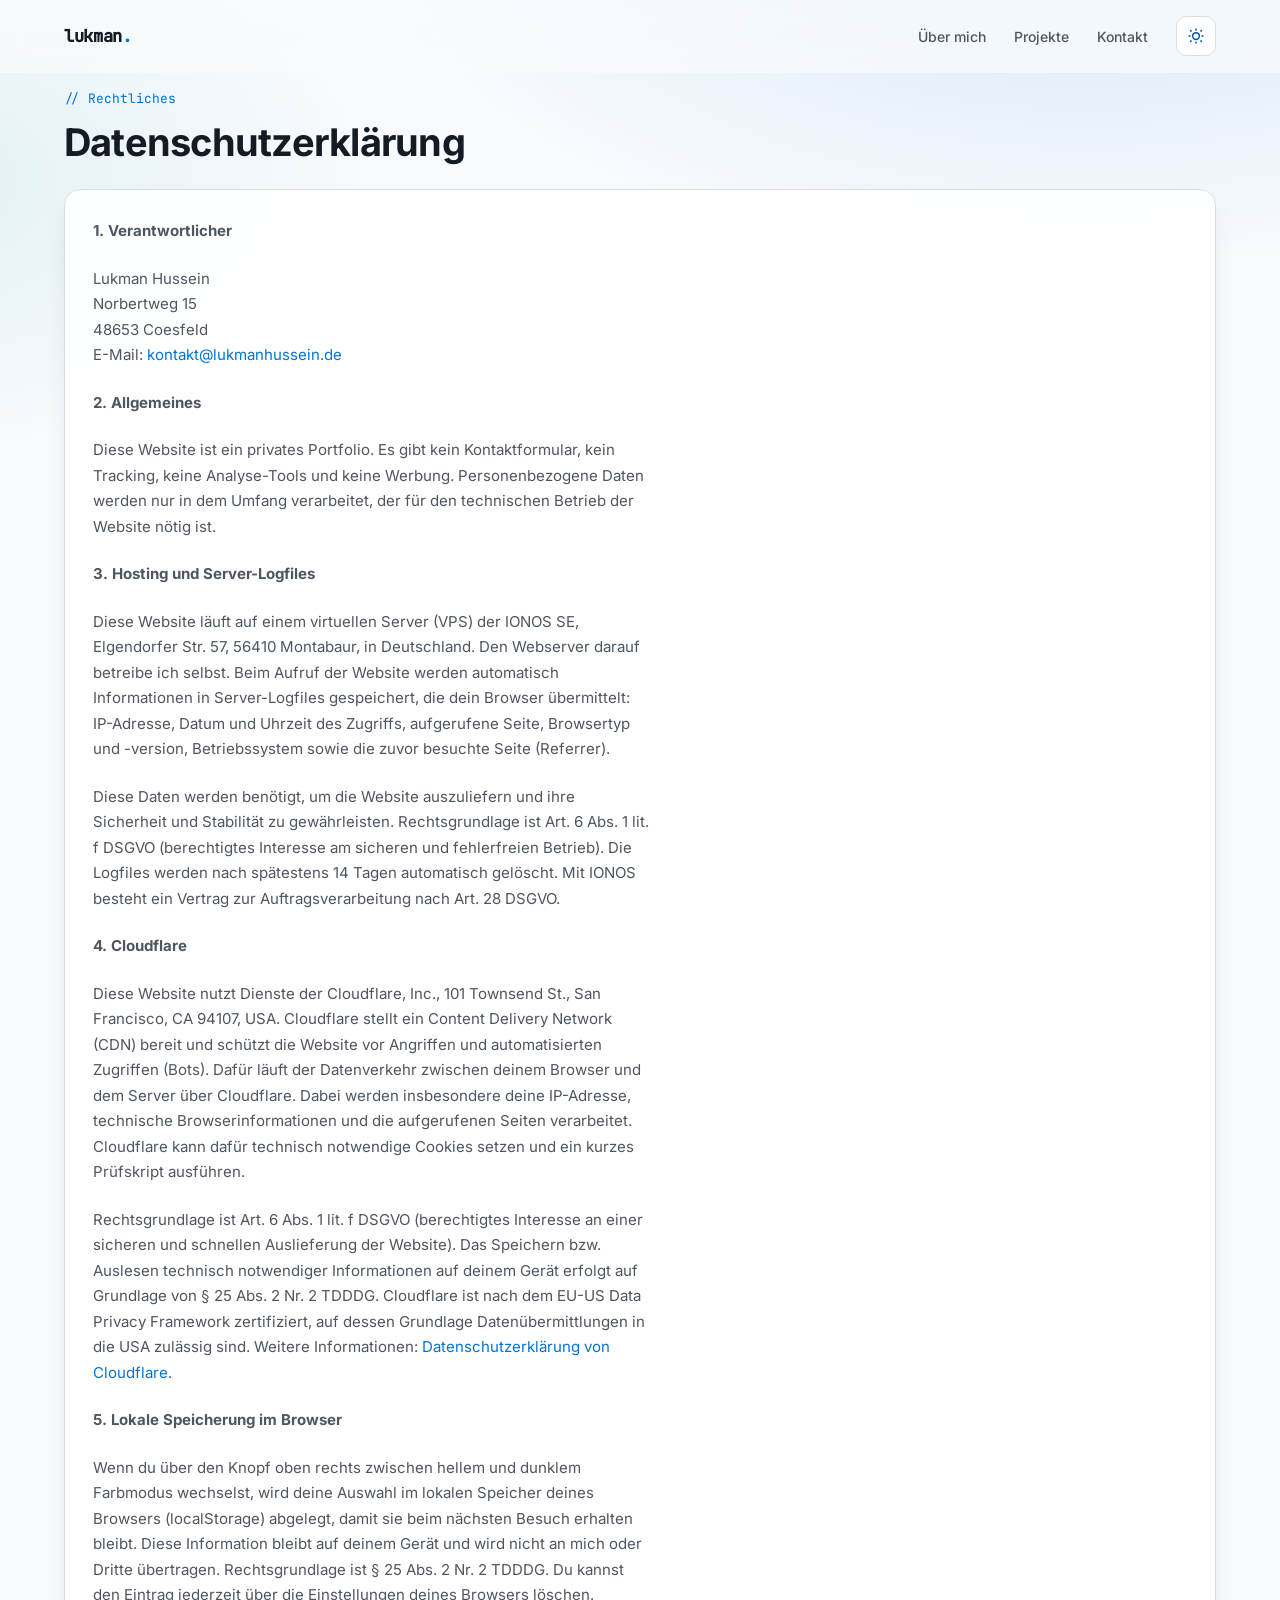
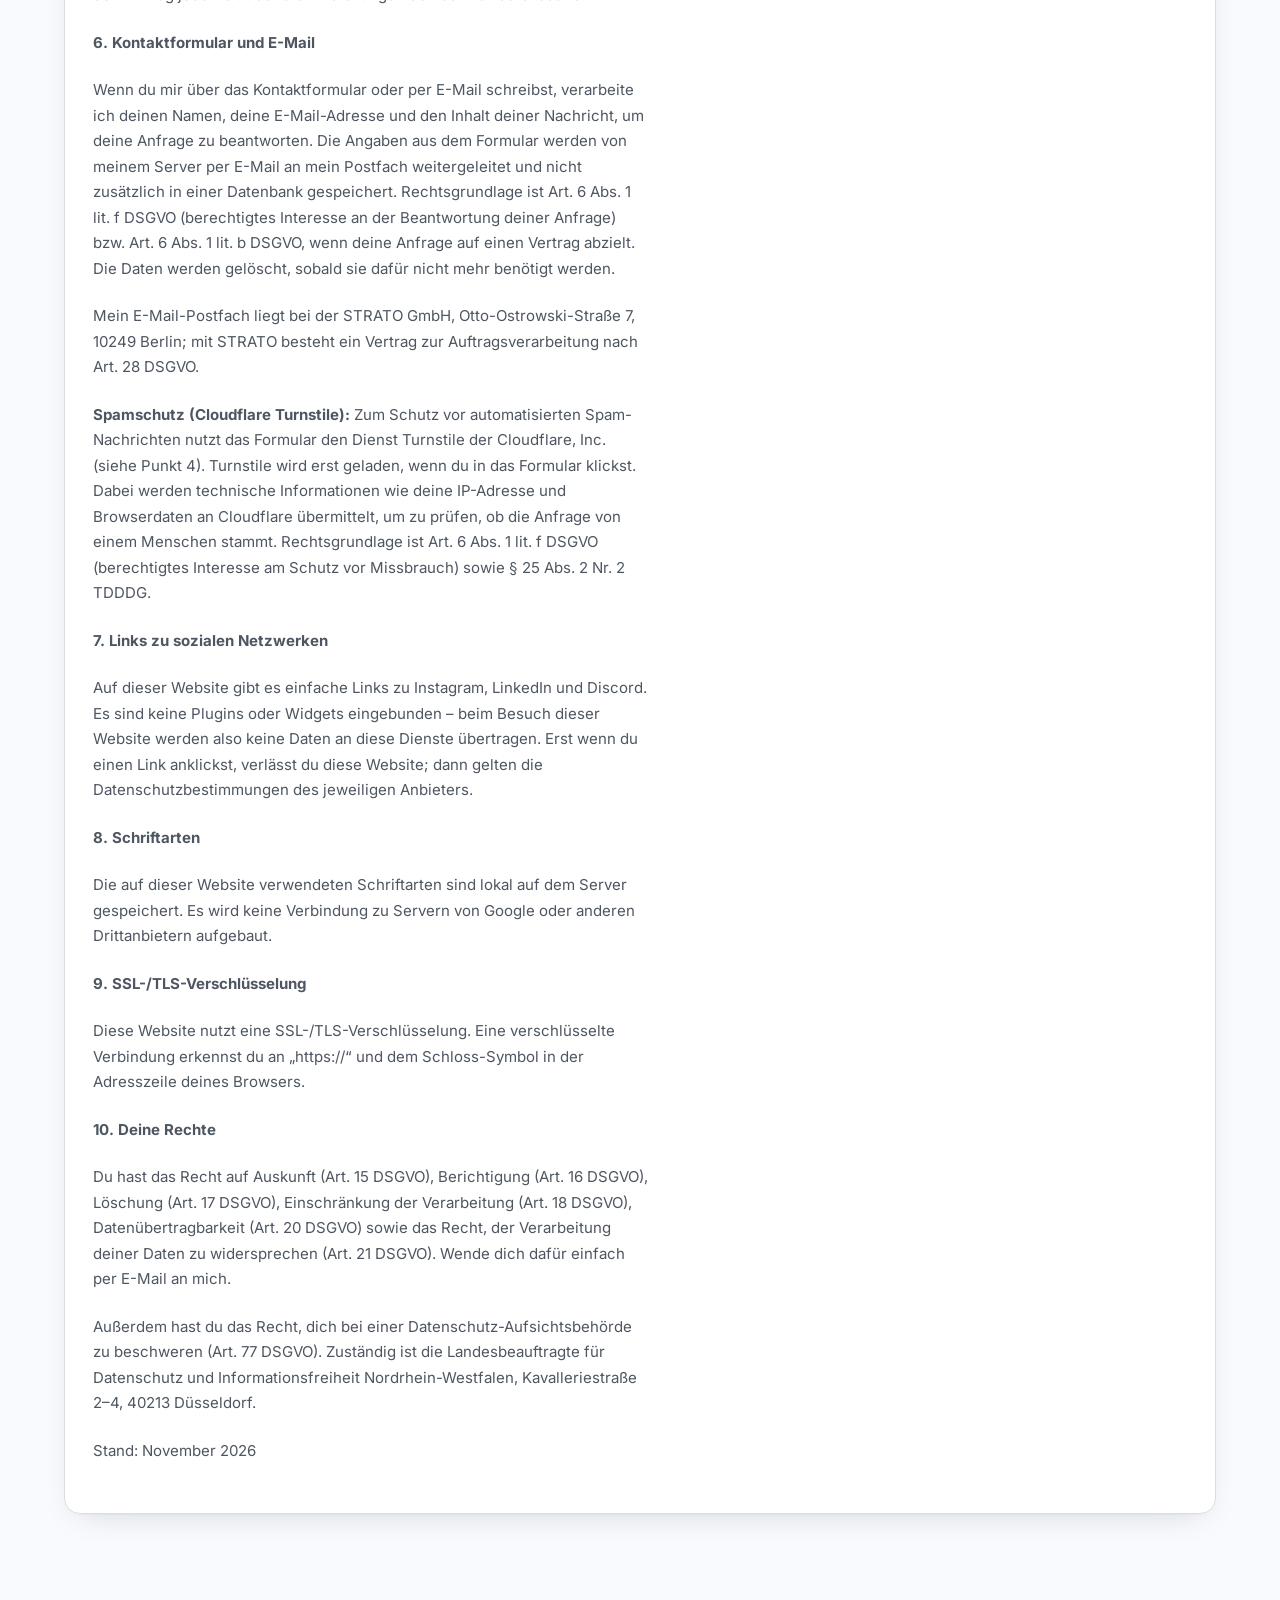
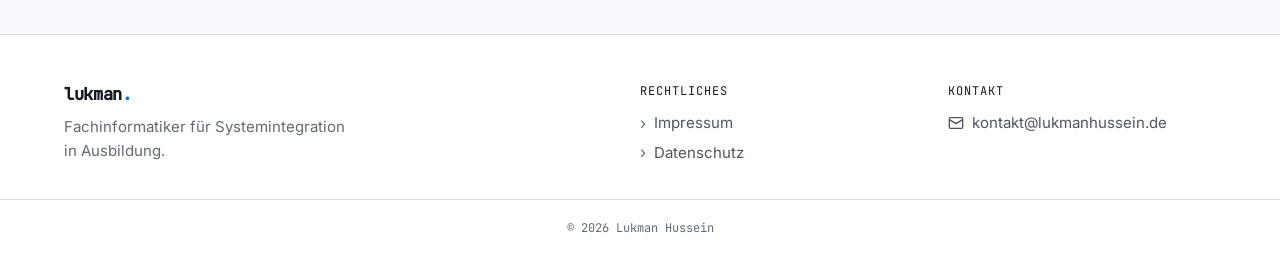
==== commit d122fc9e: "Polish UI: soft atmosphere, motion and hover states Subtle background glow, floating avatar, stagger" ====
--- a/datenschutz.html
+++ b/datenschutz.html
@@ -8,7 +8,7 @@
 
   <link rel="icon" type="image/png" sizes="32x32" href="assets/img/favicon-32.png">
   <link rel="apple-touch-icon" href="assets/img/apple-touch-icon.png">
-  <link rel="stylesheet" href="css/style.css">
+  <link rel="stylesheet" href="css/style.css?v=4">
 
   <!-- Setzt das Farbschema vor dem ersten Rendern (verhindert Aufblitzen) -->
   <script src="js/theme.js"></script>
--- a/css/style.css
+++ b/css/style.css
@@ -115,6 +115,9 @@
   --gutter: clamp(20px, 5vw, 64px);
   --max-width: 1200px;
   --gradient: linear-gradient(135deg, oklch(62% 0.12 200), oklch(55% 0.2 262));
+  --ease-out: cubic-bezier(.16, .8, .24, 1);
+  --glow: 0 0 0 1px color-mix(in oklch, var(--accent) 18%, transparent),
+          0 18px 48px -28px color-mix(in oklch, var(--accent) 45%, transparent);
 }
 
 /* ==========================================================================
@@ -131,7 +134,13 @@
   min-height: 100vh;
   font-family: var(--font-sans);
   color: var(--text);
-  background: var(--bg);
+  background:
+    radial-gradient(1200px 600px at 85% -10%, color-mix(in oklch, var(--accent) 14%, transparent), transparent 60%),
+    radial-gradient(900px 500px at -10% 20%, color-mix(in oklch, oklch(62% 0.12 200) 10%, transparent), transparent 55%),
+    var(--bg);
+  background-attachment: fixed;
+  text-rendering: optimizeLegibility;
+  -webkit-font-smoothing: antialiased;
 }
 
 ::selection {
@@ -170,8 +179,8 @@
    ========================================================================== */
 
 @keyframes fadeUp {
-  from { opacity: 0; transform: translateY(24px); }
-  to   { opacity: 1; transform: translateY(0); }
+  from { opacity: 0; transform: translateY(28px); filter: blur(4px); }
+  to   { opacity: 1; transform: translateY(0); filter: blur(0); }
 }
 
 @keyframes blink {
@@ -180,19 +189,34 @@
 
 @keyframes pulse {
   0%   { box-shadow: 0 0 0 0 color-mix(in oklch, var(--accent) 55%, transparent); }
-  100% { box-shadow: 0 0 0 10px transparent; }
+  100% { box-shadow: 0 0 0 12px transparent; }
+}
+
+@keyframes floaty {
+  0%, 100% { transform: translateY(0); }
+  50%      { transform: translateY(-6px); }
+}
+
+@keyframes softGlow {
+  0%, 100% { box-shadow: 0 20px 40px -20px oklch(10% 0.02 255 / 0.55); }
+  50%      { box-shadow: 0 24px 52px -18px color-mix(in oklch, var(--accent) 35%, transparent); }
 }
 
 /* Nur ausblenden, wenn JavaScript läuft – sonst bleibt alles sichtbar */
 .js .reveal { opacity: 0; }
-.js .reveal.in { animation: fadeUp 0.7s cubic-bezier(.16, .8, .24, 1) forwards; }
+.js .reveal.in {
+  animation: fadeUp 0.8s var(--ease-out) forwards;
+  animation-delay: var(--reveal-delay, 0ms);
+}
 
 @media (prefers-reduced-motion: reduce) {
   html { scroll-behavior: auto; }
-  .js .reveal { opacity: 1; }
+  .js .reveal { opacity: 1; filter: none; }
   .js .reveal.in { animation: none; }
   .t-cursor,
-  .timeline__dot--pulse { animation: none !important; }
+  .timeline__dot--pulse,
+  .hero__avatar,
+  .terminal { animation: none !important; }
 }
 
 /* ==========================================================================
@@ -208,31 +232,39 @@
   font-size: 15px;
   font-weight: 600;
   text-decoration: none;
-  transition: transform .2s ease, box-shadow .2s ease, border-color .2s ease;
+  transition: transform .22s var(--ease-out), box-shadow .22s ease, border-color .22s ease, background .22s ease;
 }
 
 .btn:hover {
-  transform: translateY(-2px);
+  transform: translateY(-3px);
+}
+
+.btn:active {
+  transform: translateY(-1px);
 }
 
 .btn--primary {
   color: #fff;
   background: var(--gradient);
+  background-size: 140% 140%;
   box-shadow: 0 8px 20px -8px oklch(55% 0.2 262 / 0.6);
 }
 
 .btn--primary:hover {
-  box-shadow: 0 12px 26px -8px oklch(55% 0.2 262 / 0.7);
+  box-shadow: 0 14px 30px -8px oklch(55% 0.2 262 / 0.75);
 }
 
 .btn--ghost {
   color: var(--text);
-  background: var(--surface);
+  background: color-mix(in oklch, var(--surface) 85%, transparent);
   border: 1px solid var(--border);
+  backdrop-filter: blur(8px);
 }
 
 .btn--ghost:hover {
   border-color: var(--accent);
+  background: var(--surface);
+  box-shadow: var(--glow);
 }
 
 /* ==========================================================================
@@ -246,11 +278,19 @@
   display: flex;
   align-items: center;
   justify-content: space-between;
-  padding: 18px var(--gutter);
+  padding: 16px var(--gutter);
   background: var(--nav-bg);
-  backdrop-filter: blur(10px);
-  -webkit-backdrop-filter: blur(10px);
-  border-bottom: 1px solid var(--border);
+  backdrop-filter: blur(14px) saturate(1.2);
+  -webkit-backdrop-filter: blur(14px) saturate(1.2);
+  border-bottom: 1px solid transparent;
+  transition: border-color .3s ease, box-shadow .3s ease, padding .3s ease;
+}
+
+.nav.is-scrolled {
+  border-bottom-color: var(--border);
+  box-shadow: 0 8px 30px -20px oklch(20% 0.02 255 / 0.35);
+  padding-top: 12px;
+  padding-bottom: 12px;
 }
 
 .nav__logo {
@@ -260,6 +300,20 @@
   letter-spacing: -0.02em;
   color: var(--text);
   text-decoration: none;
+  transition: transform .2s var(--ease-out);
+}
+
+.nav__logo:hover {
+  transform: translateY(-1px);
+}
+
+.nav__logo .accent {
+  display: inline-block;
+  transition: transform .25s var(--ease-out);
+}
+
+.nav__logo:hover .accent {
+  transform: translateY(-1px) scale(1.15);
 }
 
 .nav__links {
@@ -313,6 +367,14 @@
   border: 1px solid var(--border);
   border-radius: 10px;
   color: var(--accent-icon);
+  background: color-mix(in oklch, var(--surface) 70%, transparent);
+  transition: transform .2s var(--ease-out), border-color .2s ease, background .2s ease, box-shadow .2s ease;
+}
+
+.theme-toggle:hover {
+  transform: translateY(-1px) rotate(-8deg);
+  border-color: var(--accent);
+  box-shadow: var(--glow);
 }
 
 /* Hell → Sonne zeigen, Dunkel → Mond zeigen */
@@ -376,6 +438,7 @@
    ========================================================================== */
 
 .hero {
+  position: relative;
   box-sizing: border-box;
   min-height: 92vh;
   max-width: var(--max-width);
@@ -399,16 +462,18 @@
 }
 
 .hero__title {
-  font-size: clamp(38px, 5.5vw, 62px);
+  font-size: clamp(38px, 5.5vw, 64px);
   font-weight: 800;
-  letter-spacing: -0.03em;
-  line-height: 1.08;
+  letter-spacing: -0.035em;
+  line-height: 1.05;
   color: var(--text);
   margin-bottom: 22px;
+  text-wrap: balance;
 }
 
 .hero__title-accent {
   background: var(--gradient);
+  background-size: 180% 180%;
   -webkit-background-clip: text;
   background-clip: text;
   color: transparent;
@@ -435,10 +500,12 @@
   flex: 1 1 360px;
   max-width: 500px;
   padding: 36px 28px 28px;
-  border: 1px solid var(--border);
+  border: 1px solid color-mix(in oklch, var(--border) 80%, var(--accent));
   border-radius: 22px;
-  background: linear-gradient(160deg, var(--accent-soft), var(--surface) 70%);
-  box-shadow: var(--shadow);
+  background:
+    radial-gradient(120% 80% at 100% 0%, color-mix(in oklch, var(--accent) 18%, transparent), transparent 55%),
+    linear-gradient(160deg, var(--accent-soft), var(--surface) 70%);
+  box-shadow: var(--shadow), var(--glow);
 }
 
 .hero__avatar {
@@ -452,7 +519,8 @@
   border-radius: 50%;
   border: 4px solid var(--bg);
   background: var(--accent-soft);
-  box-shadow: var(--shadow);
+  box-shadow: var(--shadow), 0 0 0 1px color-mix(in oklch, var(--accent) 25%, transparent);
+  animation: floaty 5.5s ease-in-out infinite;
 }
 
 .hero__avatar img {
@@ -473,9 +541,11 @@
   overflow: hidden;
   border-radius: 14px;
   background: oklch(17% 0.02 255);
+  border: 1px solid oklch(28% 0.03 255);
   box-shadow: 0 20px 40px -20px oklch(10% 0.02 255 / 0.6);
   font-family: var(--font-mono);
   font-size: 13.5px;
+  animation: softGlow 4.8s ease-in-out infinite;
 }
 
 .terminal__bar {
@@ -554,8 +624,15 @@
   padding: 28px;
   border: 1px solid var(--border);
   border-radius: 16px;
-  background: var(--surface);
+  background: color-mix(in oklch, var(--surface) 92%, transparent);
   box-shadow: var(--shadow);
+  backdrop-filter: blur(8px);
+  transition: transform .25s var(--ease-out), border-color .25s ease, box-shadow .25s ease;
+}
+
+.panel:hover {
+  border-color: color-mix(in oklch, var(--border) 50%, var(--accent));
+  box-shadow: var(--shadow), 0 16px 40px -28px color-mix(in oklch, var(--accent) 35%, transparent);
 }
 
 .panel--center {
@@ -656,6 +733,12 @@
   color: oklch(var(--tint-fg-l) var(--tint-fg-c) var(--h));
   background: oklch(var(--tint-bg-l) var(--tint-bg-c) var(--h));
   border: 1px solid oklch(var(--tint-border-l) var(--tint-bg-c) var(--h));
+  transition: transform .18s var(--ease-out), box-shadow .18s ease;
+}
+
+.tag:hover {
+  transform: translateY(-2px);
+  box-shadow: 0 8px 18px -12px oklch(var(--tint-fg-l) var(--tint-fg-c) var(--h) / 0.55);
 }
 
 .tag--blue,   .skills__group--blue   { --h: 250; }
@@ -706,6 +789,12 @@
   font-size: 14px;
   font-weight: 500;
   color: var(--text);
+  transition: transform .18s var(--ease-out), border-color .18s ease, background .18s ease;
+}
+
+.chip:hover {
+  transform: translateY(-1px);
+  border-color: color-mix(in oklch, var(--border) 40%, var(--accent));
 }
 
 .skills .chip::before {
@@ -739,7 +828,14 @@
   border: 1px solid var(--border);
   border-radius: 14px;
   padding: 28px 24px;
-  background: var(--surface);
+  background: color-mix(in oklch, var(--surface) 94%, transparent);
+  transition: transform .25s var(--ease-out), border-color .25s ease, box-shadow .25s ease;
+}
+
+.card:hover {
+  transform: translateY(-4px);
+  border-color: color-mix(in oklch, var(--border) 35%, var(--accent));
+  box-shadow: var(--shadow), 0 18px 40px -28px color-mix(in oklch, var(--accent) 40%, transparent);
 }
 
 .card__icon {
@@ -751,6 +847,11 @@
   border-radius: 10px;
   background: var(--accent-soft);
   margin-bottom: 18px;
+  transition: transform .25s var(--ease-out), background .25s ease;
+}
+
+.card:hover .card__icon {
+  transform: scale(1.06) rotate(-4deg);
 }
 
 .shape {
@@ -786,6 +887,13 @@
   min-height: 180px;
   padding: 26px;
   border: 1px dashed var(--border-dashed);
+  background:
+    linear-gradient(160deg, color-mix(in oklch, var(--accent-soft) 55%, transparent), transparent 42%),
+    color-mix(in oklch, var(--surface) 94%, transparent);
+}
+
+.card--project:hover {
+  border-style: solid;
 }
 
 .card--project .card__title { margin-bottom: 0; }
@@ -902,13 +1010,16 @@
   padding: 16px 18px;
   border: 1px solid var(--border);
   border-radius: 12px;
-  background: var(--surface);
+  background: color-mix(in oklch, var(--surface) 92%, transparent);
   color: var(--text);
   text-decoration: none;
+  transition: transform .22s var(--ease-out), border-color .22s ease, box-shadow .22s ease;
 }
 
 .contact__item:hover {
   border-color: var(--accent);
+  transform: translateY(-2px);
+  box-shadow: var(--glow);
 }
 
 .contact__icon {
@@ -1098,6 +1209,21 @@
   box-shadow: 0 0 0 3px var(--accent-soft);
 }
 
+.form-input:hover {
+  border-color: color-mix(in oklch, var(--border) 40%, var(--accent));
+}
+
+/* Fokus-Ringe für Tastatur */
+:focus-visible {
+  outline: 2px solid var(--accent);
+  outline-offset: 3px;
+}
+
+a:focus:not(:focus-visible),
+button:focus:not(:focus-visible) {
+  outline: none;
+}
+
 .form-textarea {
   resize: vertical;
   min-height: 130px;
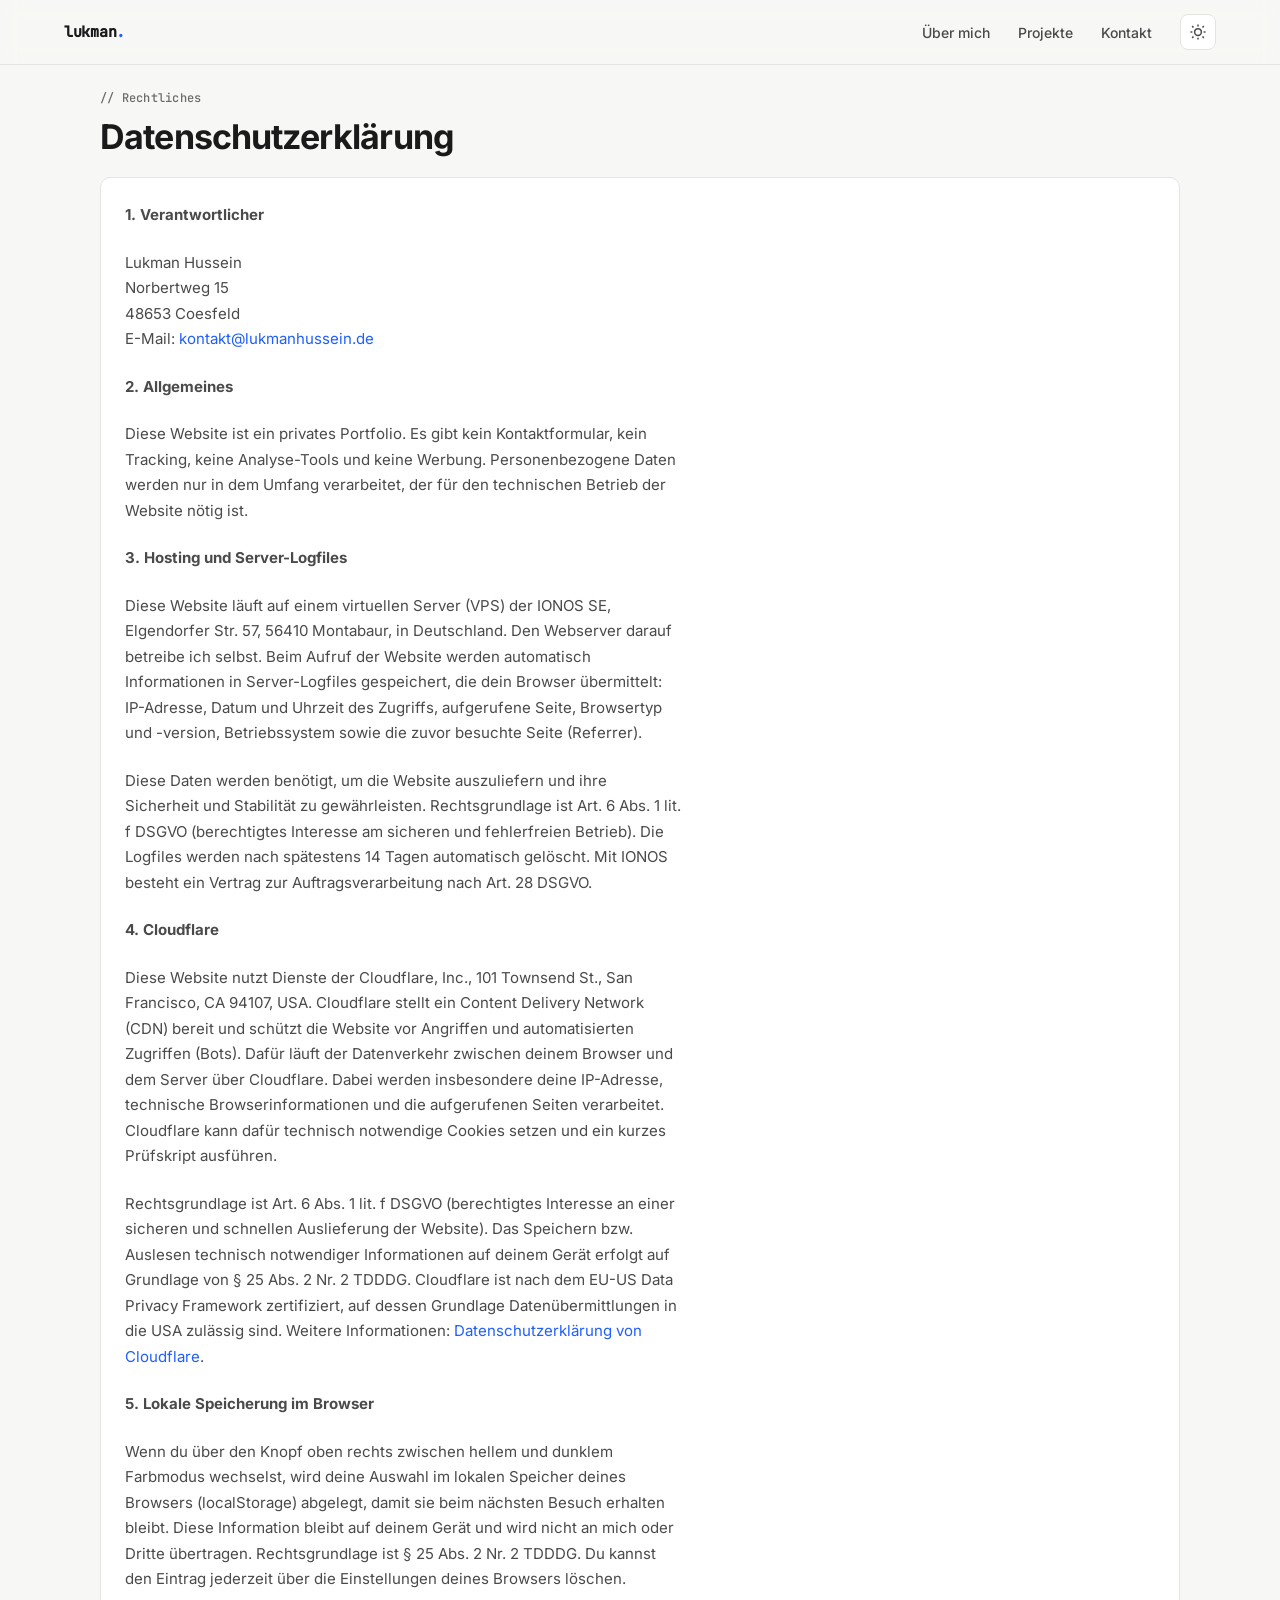
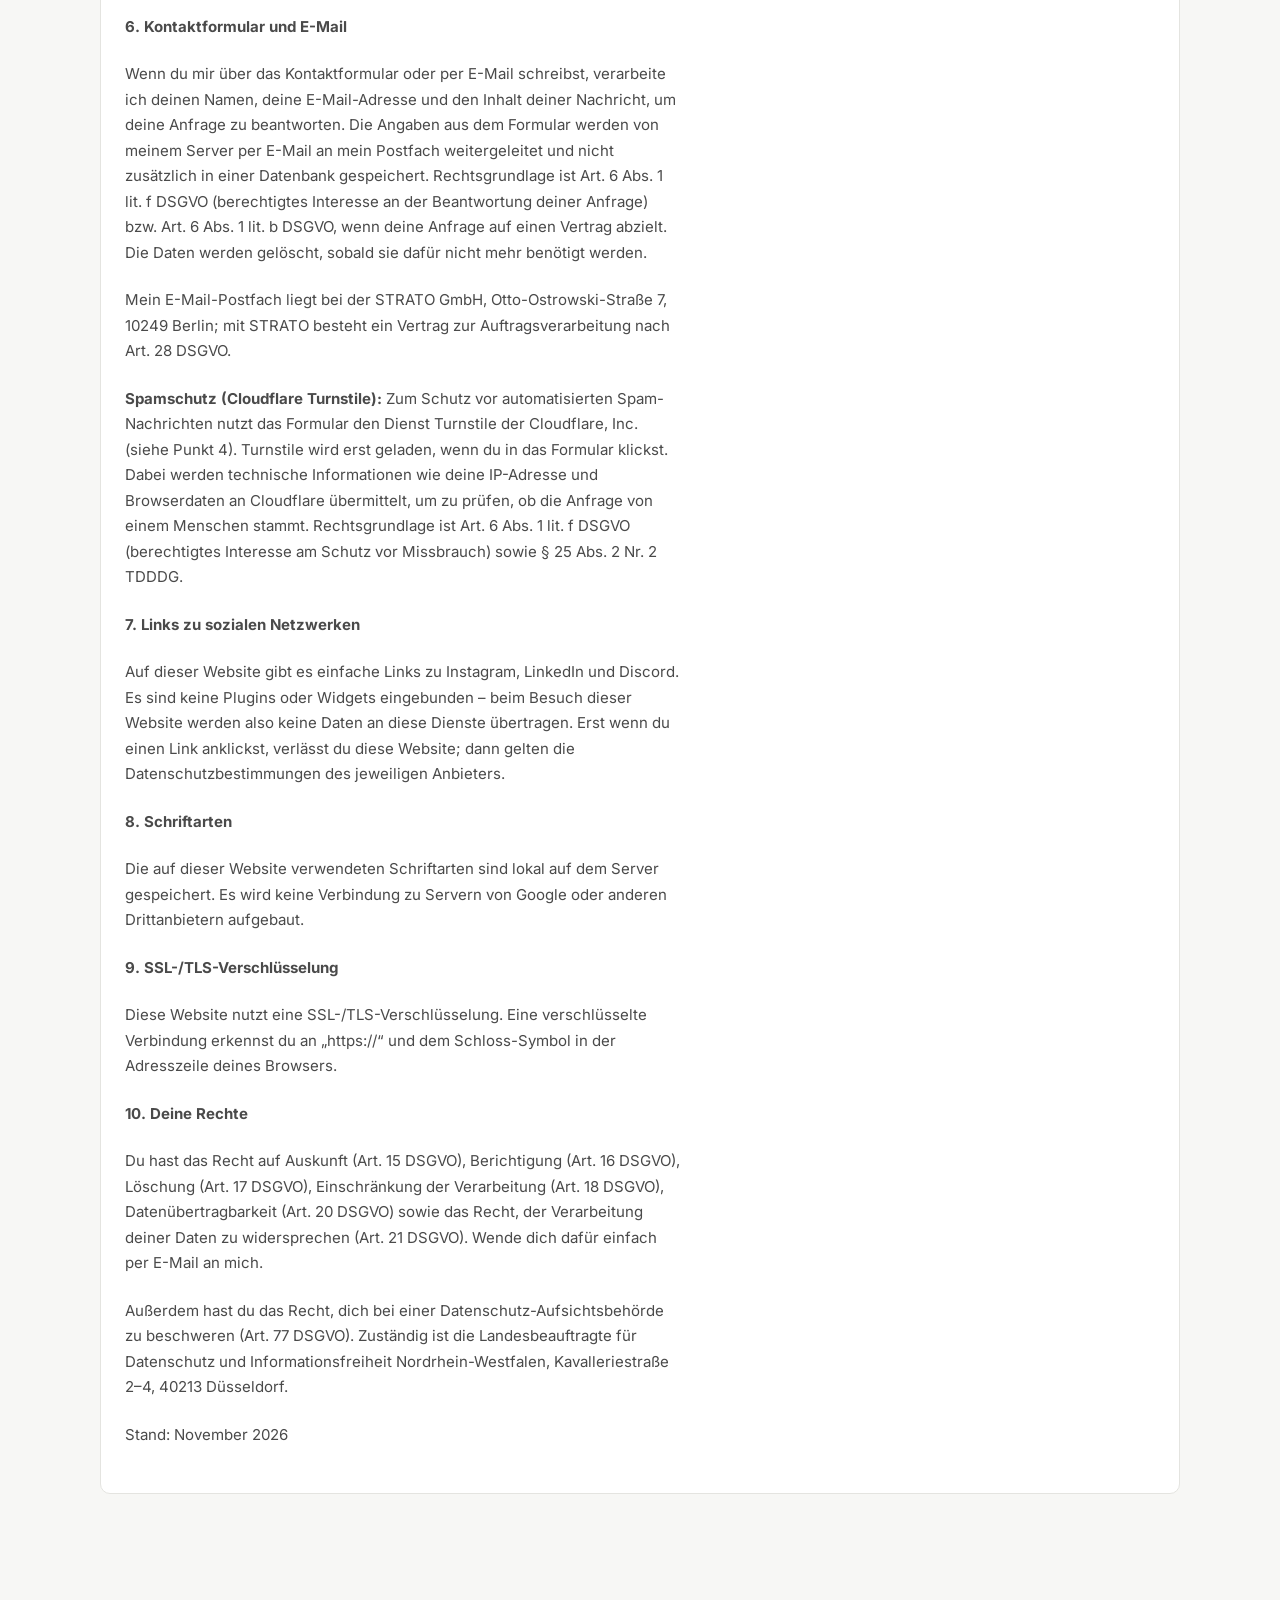
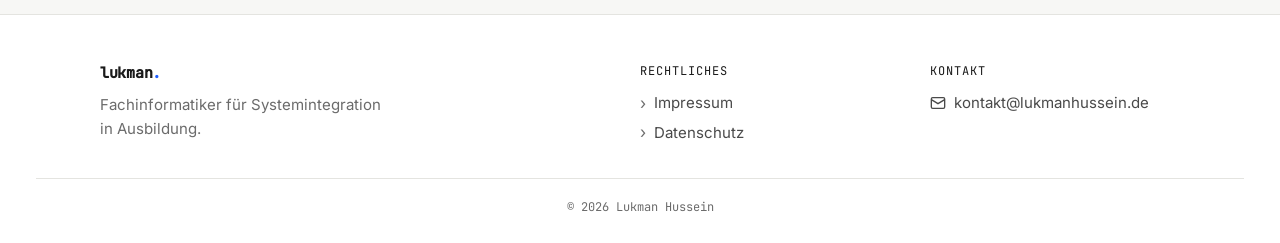
==== commit bc4bffac: "Calm the design: less AI polish, more professional Remove glow/float effects, solid accent instead o" ====
--- a/datenschutz.html
+++ b/datenschutz.html
@@ -8,7 +8,7 @@
 
   <link rel="icon" type="image/png" sizes="32x32" href="assets/img/favicon-32.png">
   <link rel="apple-touch-icon" href="assets/img/apple-touch-icon.png">
-  <link rel="stylesheet" href="css/style.css?v=4">
+  <link rel="stylesheet" href="css/style.css?v=5">
 
   <!-- Setzt das Farbschema vor dem ersten Rendern (verhindert Aufblitzen) -->
   <script src="js/theme.js"></script>
--- a/css/style.css
+++ b/css/style.css
@@ -61,50 +61,49 @@
 
 :root,
 [data-theme="light"] {
-  --bg: oklch(98.5% 0.004 255);
-  --nav-bg: oklch(98.5% 0.004 255 / 0.8);
-  --surface: oklch(100% 0 0);
-  --text: oklch(22% 0.02 255);
-  --text-muted: oklch(45% 0.02 255);
-  --text-faint: oklch(52% 0.02 255);
-  --border: oklch(90% 0.008 255);
-  --border-dashed: oklch(85% 0.01 255);
-  --accent: oklch(55% 0.18 250);
-  --accent-soft: oklch(95% 0.03 250);
-  --accent-icon: oklch(45% 0.16 250);
-  --selection: oklch(55% 0.18 250 / 0.25);
-  --shadow: 0 1px 2px oklch(20% 0.02 255 / 0.04), 0 12px 32px -16px oklch(20% 0.02 255 / 0.18);
-
-  /* Farbige Tags/Chips: Farbton (--h) setzt jedes Element selbst */
+  --bg: #f7f7f5;
+  --nav-bg: color-mix(in srgb, #f7f7f5 88%, transparent);
+  --surface: #ffffff;
+  --text: #1a1a1a;
+  --text-muted: #4a4a4a;
+  --text-faint: #6b6b6b;
+  --border: #e4e4e0;
+  --border-dashed: #d4d4ce;
+  --accent: #1f5eff;
+  --accent-soft: #eef3ff;
+  --accent-icon: #1a4fd6;
+  --selection: color-mix(in srgb, var(--accent) 22%, transparent);
+  --shadow: 0 1px 2px rgb(0 0 0 / 0.04);
+
   --tint-bg-l: 96%;
-  --tint-bg-c: 0.035;
-  --tint-fg-l: 47%;
-  --tint-fg-c: 0.14;
-  --tint-border-l: 88%;
+  --tint-bg-c: 0.02;
+  --tint-fg-l: 40%;
+  --tint-fg-c: 0.08;
+  --tint-border-l: 90%;
 
   color-scheme: light;
 }
 
 [data-theme="dark"] {
-  --bg: oklch(19% 0.025 255);
-  --nav-bg: oklch(19% 0.025 255 / 0.75);
-  --surface: oklch(24% 0.025 255);
-  --text: oklch(95% 0.005 255);
-  --text-muted: oklch(74% 0.015 255);
-  --text-faint: oklch(62% 0.015 255);
-  --border: oklch(32% 0.025 255);
-  --border-dashed: oklch(38% 0.025 255);
-  --accent: oklch(70% 0.15 250);
-  --accent-soft: oklch(30% 0.06 250);
-  --accent-icon: oklch(75% 0.15 250);
-  --selection: oklch(70% 0.15 250 / 0.3);
-  --shadow: 0 1px 2px oklch(0% 0 0 / 0.2), 0 12px 32px -16px oklch(0% 0 0 / 0.5);
-
-  --tint-bg-l: 29%;
-  --tint-bg-c: 0.05;
-  --tint-fg-l: 82%;
-  --tint-fg-c: 0.11;
-  --tint-border-l: 38%;
+  --bg: #121416;
+  --nav-bg: color-mix(in srgb, #121416 88%, transparent);
+  --surface: #1a1d21;
+  --text: #f2f2f0;
+  --text-muted: #b8b8b4;
+  --text-faint: #8a8a86;
+  --border: #2c3138;
+  --border-dashed: #3a4048;
+  --accent: #6b93ff;
+  --accent-soft: #1c2740;
+  --accent-icon: #8aadff;
+  --selection: color-mix(in srgb, var(--accent) 28%, transparent);
+  --shadow: 0 1px 2px rgb(0 0 0 / 0.35);
+
+  --tint-bg-l: 26%;
+  --tint-bg-c: 0.03;
+  --tint-fg-l: 78%;
+  --tint-fg-c: 0.06;
+  --tint-border-l: 34%;
 
   color-scheme: dark;
 }
@@ -113,11 +112,8 @@
   --font-sans: 'Inter', system-ui, sans-serif;
   --font-mono: 'JetBrains Mono', ui-monospace, monospace;
   --gutter: clamp(20px, 5vw, 64px);
-  --max-width: 1200px;
-  --gradient: linear-gradient(135deg, oklch(62% 0.12 200), oklch(55% 0.2 262));
-  --ease-out: cubic-bezier(.16, .8, .24, 1);
-  --glow: 0 0 0 1px color-mix(in oklch, var(--accent) 18%, transparent),
-          0 18px 48px -28px color-mix(in oklch, var(--accent) 45%, transparent);
+  --max-width: 1080px;
+  --ease-out: cubic-bezier(.22, 1, .36, 1);
 }
 
 /* ==========================================================================
@@ -134,11 +130,7 @@
   min-height: 100vh;
   font-family: var(--font-sans);
   color: var(--text);
-  background:
-    radial-gradient(1200px 600px at 85% -10%, color-mix(in oklch, var(--accent) 14%, transparent), transparent 60%),
-    radial-gradient(900px 500px at -10% 20%, color-mix(in oklch, oklch(62% 0.12 200) 10%, transparent), transparent 55%),
-    var(--bg);
-  background-attachment: fixed;
+  background: var(--bg);
   text-rendering: optimizeLegibility;
   -webkit-font-smoothing: antialiased;
 }
@@ -179,8 +171,8 @@
    ========================================================================== */
 
 @keyframes fadeUp {
-  from { opacity: 0; transform: translateY(28px); filter: blur(4px); }
-  to   { opacity: 1; transform: translateY(0); filter: blur(0); }
+  from { opacity: 0; transform: translateY(12px); }
+  to   { opacity: 1; transform: translateY(0); }
 }
 
 @keyframes blink {
@@ -188,35 +180,23 @@
 }
 
 @keyframes pulse {
-  0%   { box-shadow: 0 0 0 0 color-mix(in oklch, var(--accent) 55%, transparent); }
-  100% { box-shadow: 0 0 0 12px transparent; }
-}
-
-@keyframes floaty {
-  0%, 100% { transform: translateY(0); }
-  50%      { transform: translateY(-6px); }
-}
-
-@keyframes softGlow {
-  0%, 100% { box-shadow: 0 20px 40px -20px oklch(10% 0.02 255 / 0.55); }
-  50%      { box-shadow: 0 24px 52px -18px color-mix(in oklch, var(--accent) 35%, transparent); }
+  0%   { box-shadow: 0 0 0 0 color-mix(in srgb, var(--accent) 40%, transparent); }
+  100% { box-shadow: 0 0 0 8px transparent; }
 }
 
 /* Nur ausblenden, wenn JavaScript läuft – sonst bleibt alles sichtbar */
 .js .reveal { opacity: 0; }
 .js .reveal.in {
-  animation: fadeUp 0.8s var(--ease-out) forwards;
+  animation: fadeUp 0.55s var(--ease-out) forwards;
   animation-delay: var(--reveal-delay, 0ms);
 }
 
 @media (prefers-reduced-motion: reduce) {
   html { scroll-behavior: auto; }
-  .js .reveal { opacity: 1; filter: none; }
+  .js .reveal { opacity: 1; }
   .js .reveal.in { animation: none; }
   .t-cursor,
-  .timeline__dot--pulse,
-  .hero__avatar,
-  .terminal { animation: none !important; }
+  .timeline__dot--pulse { animation: none !important; }
 }
 
 /* ==========================================================================
@@ -226,45 +206,32 @@
 .btn {
   display: inline-flex;
   align-items: center;
-  gap: 10px;
-  padding: 14px 22px;
-  border-radius: 12px;
-  font-size: 15px;
+  gap: 8px;
+  padding: 11px 18px;
+  border-radius: 8px;
+  font-size: 14.5px;
   font-weight: 600;
   text-decoration: none;
-  transition: transform .22s var(--ease-out), box-shadow .22s ease, border-color .22s ease, background .22s ease;
-}
-
-.btn:hover {
-  transform: translateY(-3px);
-}
-
-.btn:active {
-  transform: translateY(-1px);
+  transition: background .15s ease, border-color .15s ease, color .15s ease;
 }
 
 .btn--primary {
   color: #fff;
-  background: var(--gradient);
-  background-size: 140% 140%;
-  box-shadow: 0 8px 20px -8px oklch(55% 0.2 262 / 0.6);
+  background: var(--accent);
 }
 
 .btn--primary:hover {
-  box-shadow: 0 14px 30px -8px oklch(55% 0.2 262 / 0.75);
+  background: var(--accent-icon);
 }
 
 .btn--ghost {
   color: var(--text);
-  background: color-mix(in oklch, var(--surface) 85%, transparent);
+  background: var(--surface);
   border: 1px solid var(--border);
-  backdrop-filter: blur(8px);
 }
 
 .btn--ghost:hover {
-  border-color: var(--accent);
-  background: var(--surface);
-  box-shadow: var(--glow);
+  border-color: var(--text-muted);
 }
 
 /* ==========================================================================
@@ -278,42 +245,24 @@
   display: flex;
   align-items: center;
   justify-content: space-between;
-  padding: 16px var(--gutter);
+  padding: 14px var(--gutter);
   background: var(--nav-bg);
-  backdrop-filter: blur(14px) saturate(1.2);
-  -webkit-backdrop-filter: blur(14px) saturate(1.2);
-  border-bottom: 1px solid transparent;
-  transition: border-color .3s ease, box-shadow .3s ease, padding .3s ease;
+  backdrop-filter: blur(10px);
+  -webkit-backdrop-filter: blur(10px);
+  border-bottom: 1px solid var(--border);
 }
 
 .nav.is-scrolled {
-  border-bottom-color: var(--border);
-  box-shadow: 0 8px 30px -20px oklch(20% 0.02 255 / 0.35);
-  padding-top: 12px;
-  padding-bottom: 12px;
+  /* Klasse bleibt für JS-Kompatibilität */
 }
 
 .nav__logo {
   font-family: var(--font-mono);
-  font-weight: 800;
-  font-size: 17px;
+  font-weight: 700;
+  font-size: 15px;
   letter-spacing: -0.02em;
   color: var(--text);
   text-decoration: none;
-  transition: transform .2s var(--ease-out);
-}
-
-.nav__logo:hover {
-  transform: translateY(-1px);
-}
-
-.nav__logo .accent {
-  display: inline-block;
-  transition: transform .25s var(--ease-out);
-}
-
-.nav__logo:hover .accent {
-  transform: translateY(-1px) scale(1.15);
 }
 
 .nav__links {
@@ -359,22 +308,20 @@
 
 .theme-toggle {
   flex: 0 0 auto;
-  width: 40px;
-  height: 40px;
+  width: 36px;
+  height: 36px;
   display: flex;
   align-items: center;
   justify-content: center;
   border: 1px solid var(--border);
-  border-radius: 10px;
-  color: var(--accent-icon);
-  background: color-mix(in oklch, var(--surface) 70%, transparent);
-  transition: transform .2s var(--ease-out), border-color .2s ease, background .2s ease, box-shadow .2s ease;
+  border-radius: 8px;
+  color: var(--text-muted);
+  background: var(--surface);
 }
 
 .theme-toggle:hover {
-  transform: translateY(-1px) rotate(-8deg);
-  border-color: var(--accent);
-  box-shadow: var(--glow);
+  color: var(--text);
+  border-color: var(--text-muted);
 }
 
 /* Hell → Sonne zeigen, Dunkel → Mond zeigen */
@@ -398,22 +345,25 @@
 
 .eyebrow {
   font-family: var(--font-mono);
+  font-size: 12px;
+  font-weight: 500;
+  letter-spacing: 0.02em;
+  color: var(--text-faint);
+  margin-bottom: 10px;
+}
+
+.eyebrow--lg {
   font-size: 13px;
-  color: var(--accent);
-  margin-bottom: 12px;
-}
-
-.eyebrow--lg {
-  font-size: 14px;
-  margin-bottom: 18px;
+  margin-bottom: 14px;
+  color: var(--text-muted);
 }
 
 .section__title {
-  font-size: clamp(28px, 3.5vw, 38px);
+  font-size: clamp(26px, 3.2vw, 34px);
   font-weight: 700;
-  letter-spacing: -0.02em;
+  letter-spacing: -0.025em;
   color: var(--text);
-  margin-bottom: 24px;
+  margin-bottom: 20px;
 }
 
 .section__title--spaced   { margin-bottom: 36px; }
@@ -440,87 +390,80 @@
 .hero {
   position: relative;
   box-sizing: border-box;
-  min-height: 92vh;
+  min-height: 88vh;
   max-width: var(--max-width);
   margin: 0 auto;
   display: flex;
   align-items: center;
-  padding: 130px var(--gutter) 60px;
+  padding: 120px var(--gutter) 56px;
 }
 
 .hero__inner {
   display: flex;
   flex-wrap: wrap;
   align-items: center;
-  gap: clamp(48px, 6vw, 80px);
+  gap: clamp(40px, 5vw, 64px);
   width: 100%;
 }
 
 .hero__text {
-  flex: 1 1 440px;
+  flex: 1 1 420px;
   min-width: 280px;
 }
 
 .hero__title {
-  font-size: clamp(38px, 5.5vw, 64px);
-  font-weight: 800;
-  letter-spacing: -0.035em;
-  line-height: 1.05;
+  font-size: clamp(34px, 4.8vw, 52px);
+  font-weight: 750;
+  letter-spacing: -0.03em;
+  line-height: 1.08;
   color: var(--text);
-  margin-bottom: 22px;
+  margin-bottom: 18px;
   text-wrap: balance;
 }
 
 .hero__title-accent {
-  background: var(--gradient);
-  background-size: 180% 180%;
-  -webkit-background-clip: text;
-  background-clip: text;
-  color: transparent;
+  color: var(--accent);
 }
 
 .hero__lead {
-  font-size: clamp(17px, 1.9vw, 19px);
-  line-height: 1.6;
-  color: var(--text-muted);
-  max-width: 520px;
-  margin-bottom: 32px;
+  font-size: clamp(16px, 1.7vw, 18px);
+  line-height: 1.65;
+  color: var(--text-muted);
+  max-width: 480px;
+  margin-bottom: 28px;
 }
 
 .hero__actions {
   display: flex;
   flex-wrap: wrap;
-  gap: 14px;
+  gap: 10px;
 }
 
 /* Rechte Seite: Karte mit Avatar + Terminal */
 .hero__visual {
   position: relative;
   box-sizing: border-box;
-  flex: 1 1 360px;
-  max-width: 500px;
-  padding: 36px 28px 28px;
-  border: 1px solid color-mix(in oklch, var(--border) 80%, var(--accent));
-  border-radius: 22px;
-  background:
-    radial-gradient(120% 80% at 100% 0%, color-mix(in oklch, var(--accent) 18%, transparent), transparent 55%),
-    linear-gradient(160deg, var(--accent-soft), var(--surface) 70%);
-  box-shadow: var(--shadow), var(--glow);
+  flex: 1 1 340px;
+  max-width: 460px;
+  padding: 28px 22px 22px;
+  border: 1px solid var(--border);
+  border-radius: 12px;
+  background: var(--surface);
+  box-shadow: var(--shadow);
 }
 
 .hero__avatar {
   position: absolute;
-  top: -44px;
-  right: 28px;
+  top: -36px;
+  right: 20px;
   z-index: 2;
-  width: 96px;
-  height: 96px;
+  width: 84px;
+  height: 84px;
   overflow: hidden;
   border-radius: 50%;
-  border: 4px solid var(--bg);
-  background: var(--accent-soft);
-  box-shadow: var(--shadow), 0 0 0 1px color-mix(in oklch, var(--accent) 25%, transparent);
-  animation: floaty 5.5s ease-in-out infinite;
+  border: 3px solid var(--surface);
+  background: var(--bg);
+  box-shadow: var(--shadow);
 }
 
 .hero__avatar img {
@@ -539,13 +482,11 @@
 
 .terminal {
   overflow: hidden;
-  border-radius: 14px;
-  background: oklch(17% 0.02 255);
-  border: 1px solid oklch(28% 0.03 255);
-  box-shadow: 0 20px 40px -20px oklch(10% 0.02 255 / 0.6);
+  border-radius: 8px;
+  background: #16181c;
+  border: 1px solid #2a2e35;
   font-family: var(--font-mono);
-  font-size: 13.5px;
-  animation: softGlow 4.8s ease-in-out infinite;
+  font-size: 13px;
 }
 
 .terminal__bar {
@@ -621,18 +562,10 @@
 
 .panel {
   box-sizing: border-box;
-  padding: 28px;
+  padding: 24px;
   border: 1px solid var(--border);
-  border-radius: 16px;
-  background: color-mix(in oklch, var(--surface) 92%, transparent);
-  box-shadow: var(--shadow);
-  backdrop-filter: blur(8px);
-  transition: transform .25s var(--ease-out), border-color .25s ease, box-shadow .25s ease;
-}
-
-.panel:hover {
-  border-color: color-mix(in oklch, var(--border) 50%, var(--accent));
-  box-shadow: var(--shadow), 0 16px 40px -28px color-mix(in oklch, var(--accent) 35%, transparent);
+  border-radius: 10px;
+  background: var(--surface);
 }
 
 .panel--center {
@@ -726,19 +659,13 @@
 }
 
 .tag {
-  padding: 8px 15px;
-  border-radius: 999px;
-  font-size: 14px;
+  padding: 6px 11px;
+  border-radius: 6px;
+  font-size: 13px;
   font-weight: 500;
-  color: oklch(var(--tint-fg-l) var(--tint-fg-c) var(--h));
-  background: oklch(var(--tint-bg-l) var(--tint-bg-c) var(--h));
-  border: 1px solid oklch(var(--tint-border-l) var(--tint-bg-c) var(--h));
-  transition: transform .18s var(--ease-out), box-shadow .18s ease;
-}
-
-.tag:hover {
-  transform: translateY(-2px);
-  box-shadow: 0 8px 18px -12px oklch(var(--tint-fg-l) var(--tint-fg-c) var(--h) / 0.55);
+  color: var(--text-muted);
+  background: var(--bg);
+  border: 1px solid var(--border);
 }
 
 .tag--blue,   .skills__group--blue   { --h: 250; }
@@ -762,11 +689,11 @@
   align-items: center;
   gap: 8px;
   margin-bottom: 10px;
-  font-size: 12.5px;
+  font-size: 12px;
   font-weight: 600;
-  letter-spacing: 0.05em;
+  letter-spacing: 0.04em;
   text-transform: uppercase;
-  color: oklch(var(--tint-fg-l) var(--tint-fg-c) var(--h));
+  color: var(--text-faint);
 }
 
 .chips {
@@ -782,27 +709,21 @@
   display: inline-flex;
   align-items: center;
   gap: 8px;
-  padding: 7px 13px;
+  padding: 5px 10px;
   border: 1px solid var(--border);
-  border-radius: 10px;
+  border-radius: 6px;
   background: var(--bg);
-  font-size: 14px;
+  font-size: 13px;
   font-weight: 500;
   color: var(--text);
-  transition: transform .18s var(--ease-out), border-color .18s ease, background .18s ease;
-}
-
-.chip:hover {
-  transform: translateY(-1px);
-  border-color: color-mix(in oklch, var(--border) 40%, var(--accent));
 }
 
 .skills .chip::before {
   content: '';
-  width: 7px;
-  height: 7px;
+  width: 6px;
+  height: 6px;
   border-radius: 50%;
-  background: oklch(var(--tint-fg-l) var(--tint-fg-c) var(--h));
+  background: var(--accent);
 }
 
 .chips--sm .chip {
@@ -826,32 +747,30 @@
 
 .card {
   border: 1px solid var(--border);
-  border-radius: 14px;
-  padding: 28px 24px;
-  background: color-mix(in oklch, var(--surface) 94%, transparent);
-  transition: transform .25s var(--ease-out), border-color .25s ease, box-shadow .25s ease;
+  border-radius: 10px;
+  padding: 22px 20px;
+  background: var(--surface);
 }
 
 .card:hover {
-  transform: translateY(-4px);
-  border-color: color-mix(in oklch, var(--border) 35%, var(--accent));
-  box-shadow: var(--shadow), 0 18px 40px -28px color-mix(in oklch, var(--accent) 40%, transparent);
+  border-color: var(--text-faint);
 }
 
 .card__icon {
-  width: 40px;
-  height: 40px;
+  width: 36px;
+  height: 36px;
   display: flex;
   align-items: center;
   justify-content: center;
-  border-radius: 10px;
-  background: var(--accent-soft);
-  margin-bottom: 18px;
-  transition: transform .25s var(--ease-out), background .25s ease;
-}
-
-.card:hover .card__icon {
-  transform: scale(1.06) rotate(-4deg);
+  border-radius: 8px;
+  background: var(--bg);
+  border: 1px solid var(--border);
+  margin-bottom: 16px;
+  color: var(--text-muted);
+}
+
+.card__icon .shape {
+  border-color: currentColor;
 }
 
 .shape {
@@ -884,16 +803,9 @@
   display: flex;
   flex-direction: column;
   gap: 10px;
-  min-height: 180px;
-  padding: 26px;
-  border: 1px dashed var(--border-dashed);
-  background:
-    linear-gradient(160deg, color-mix(in oklch, var(--accent-soft) 55%, transparent), transparent 42%),
-    color-mix(in oklch, var(--surface) 94%, transparent);
-}
-
-.card--project:hover {
-  border-style: solid;
+  min-height: 168px;
+  padding: 22px;
+  border: 1px solid var(--border);
 }
 
 .card--project .card__title { margin-bottom: 0; }
@@ -902,8 +814,8 @@
 
 .card__label {
   font-family: var(--font-mono);
-  font-size: 12px;
-  color: var(--accent);
+  font-size: 11px;
+  color: var(--text-faint);
   text-transform: uppercase;
   letter-spacing: 0.04em;
 }
@@ -982,8 +894,8 @@
 
 .timeline__date {
   font-family: var(--font-mono);
-  font-size: 13px;
-  color: var(--accent);
+  font-size: 12px;
+  color: var(--text-faint);
   margin-bottom: 4px;
 }
 
@@ -1006,32 +918,31 @@
   width: 100%;
   display: flex;
   align-items: center;
-  gap: 16px;
-  padding: 16px 18px;
+  gap: 14px;
+  padding: 14px 16px;
   border: 1px solid var(--border);
-  border-radius: 12px;
-  background: color-mix(in oklch, var(--surface) 92%, transparent);
+  border-radius: 8px;
+  background: var(--surface);
   color: var(--text);
   text-decoration: none;
-  transition: transform .22s var(--ease-out), border-color .22s ease, box-shadow .22s ease;
+  transition: border-color .15s ease;
 }
 
 .contact__item:hover {
-  border-color: var(--accent);
-  transform: translateY(-2px);
-  box-shadow: var(--glow);
+  border-color: var(--text-faint);
 }
 
 .contact__icon {
   flex: 0 0 auto;
-  width: 38px;
-  height: 38px;
+  width: 34px;
+  height: 34px;
   display: flex;
   align-items: center;
   justify-content: center;
-  border-radius: 10px;
-  background: var(--accent-soft);
-  color: var(--accent-icon);
+  border-radius: 7px;
+  background: var(--bg);
+  border: 1px solid var(--border);
+  color: var(--text-muted);
 }
 
 .contact__body {
@@ -1193,24 +1104,19 @@
 .form-input {
   box-sizing: border-box;
   width: 100%;
-  padding: 12px 14px;
+  padding: 10px 12px;
   border: 1px solid var(--border);
-  border-radius: 10px;
+  border-radius: 7px;
   background: var(--bg);
   color: var(--text);
   font: inherit;
   font-size: 15px;
-  transition: border-color 0.15s ease, box-shadow 0.15s ease;
+  transition: border-color 0.15s ease;
 }
 
 .form-input:focus {
   outline: none;
   border-color: var(--accent);
-  box-shadow: 0 0 0 3px var(--accent-soft);
-}
-
-.form-input:hover {
-  border-color: color-mix(in oklch, var(--border) 40%, var(--accent));
 }
 
 /* Fokus-Ringe für Tastatur */
